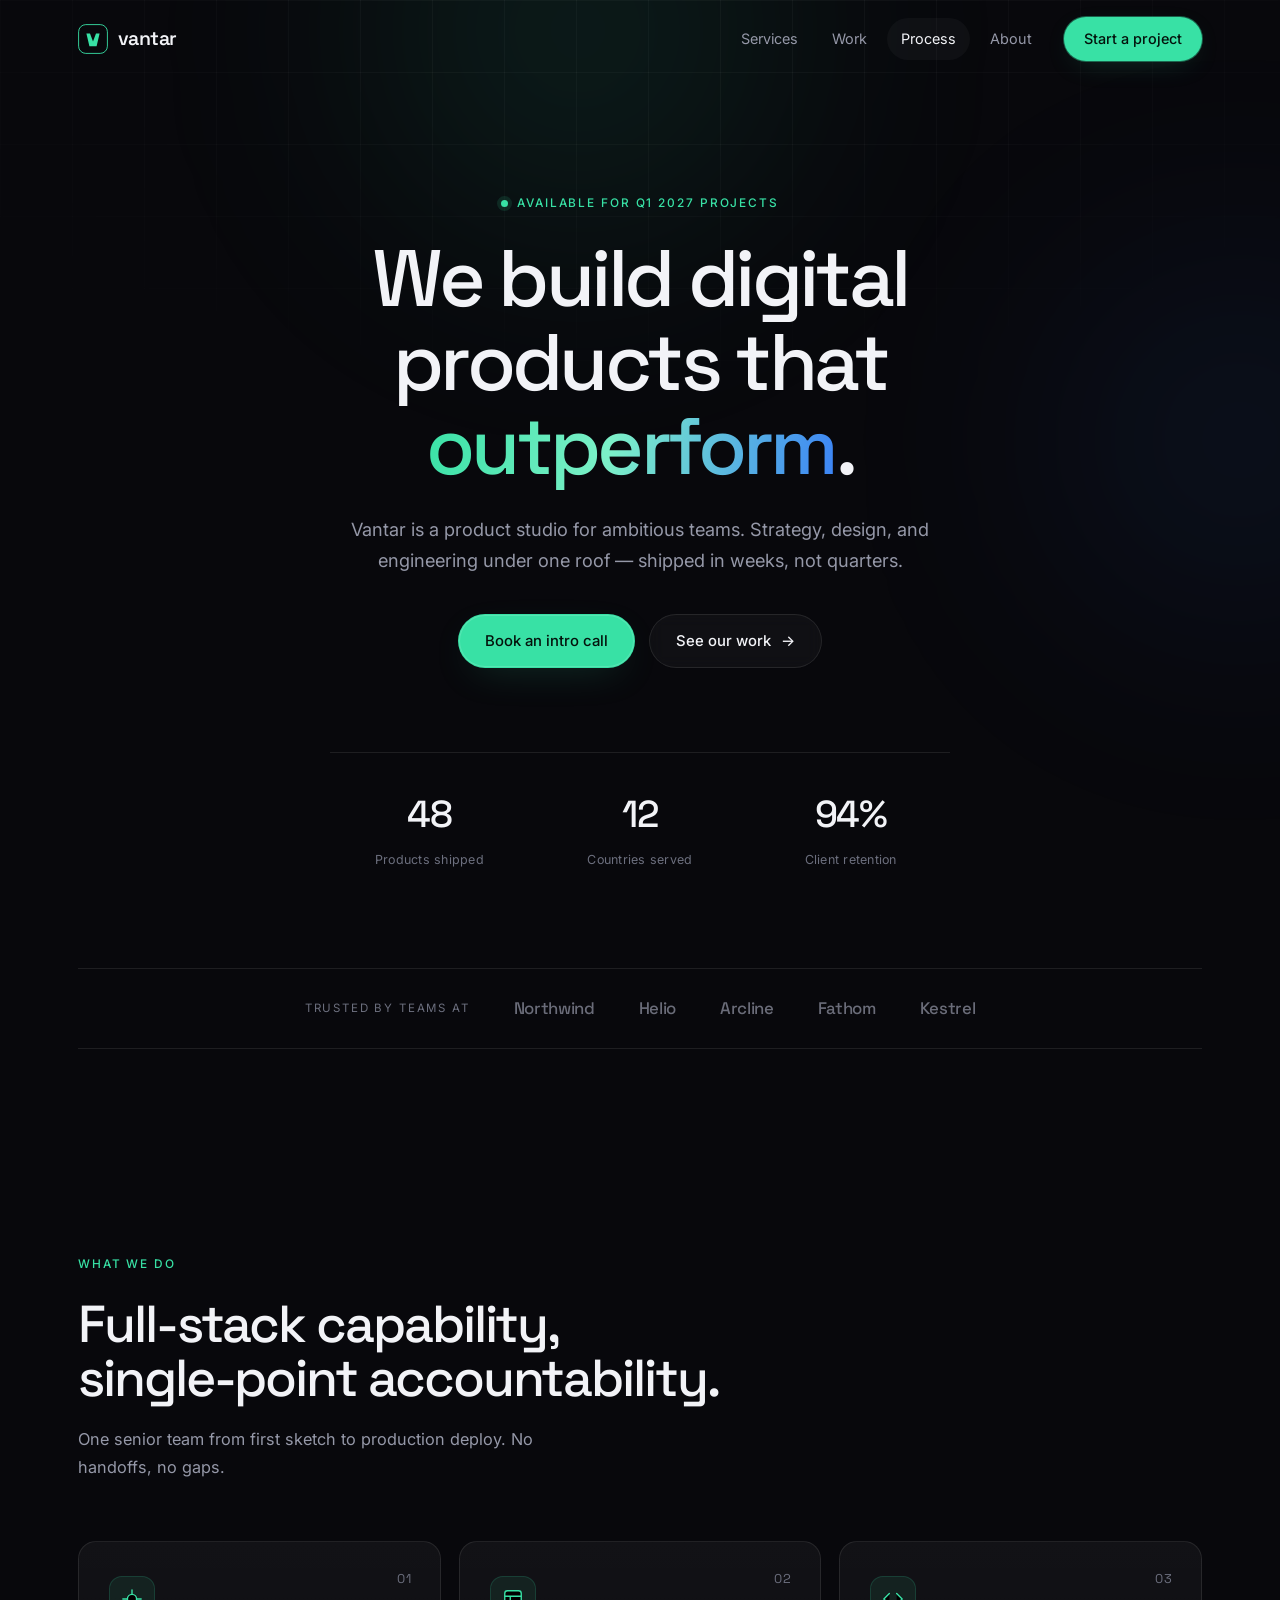
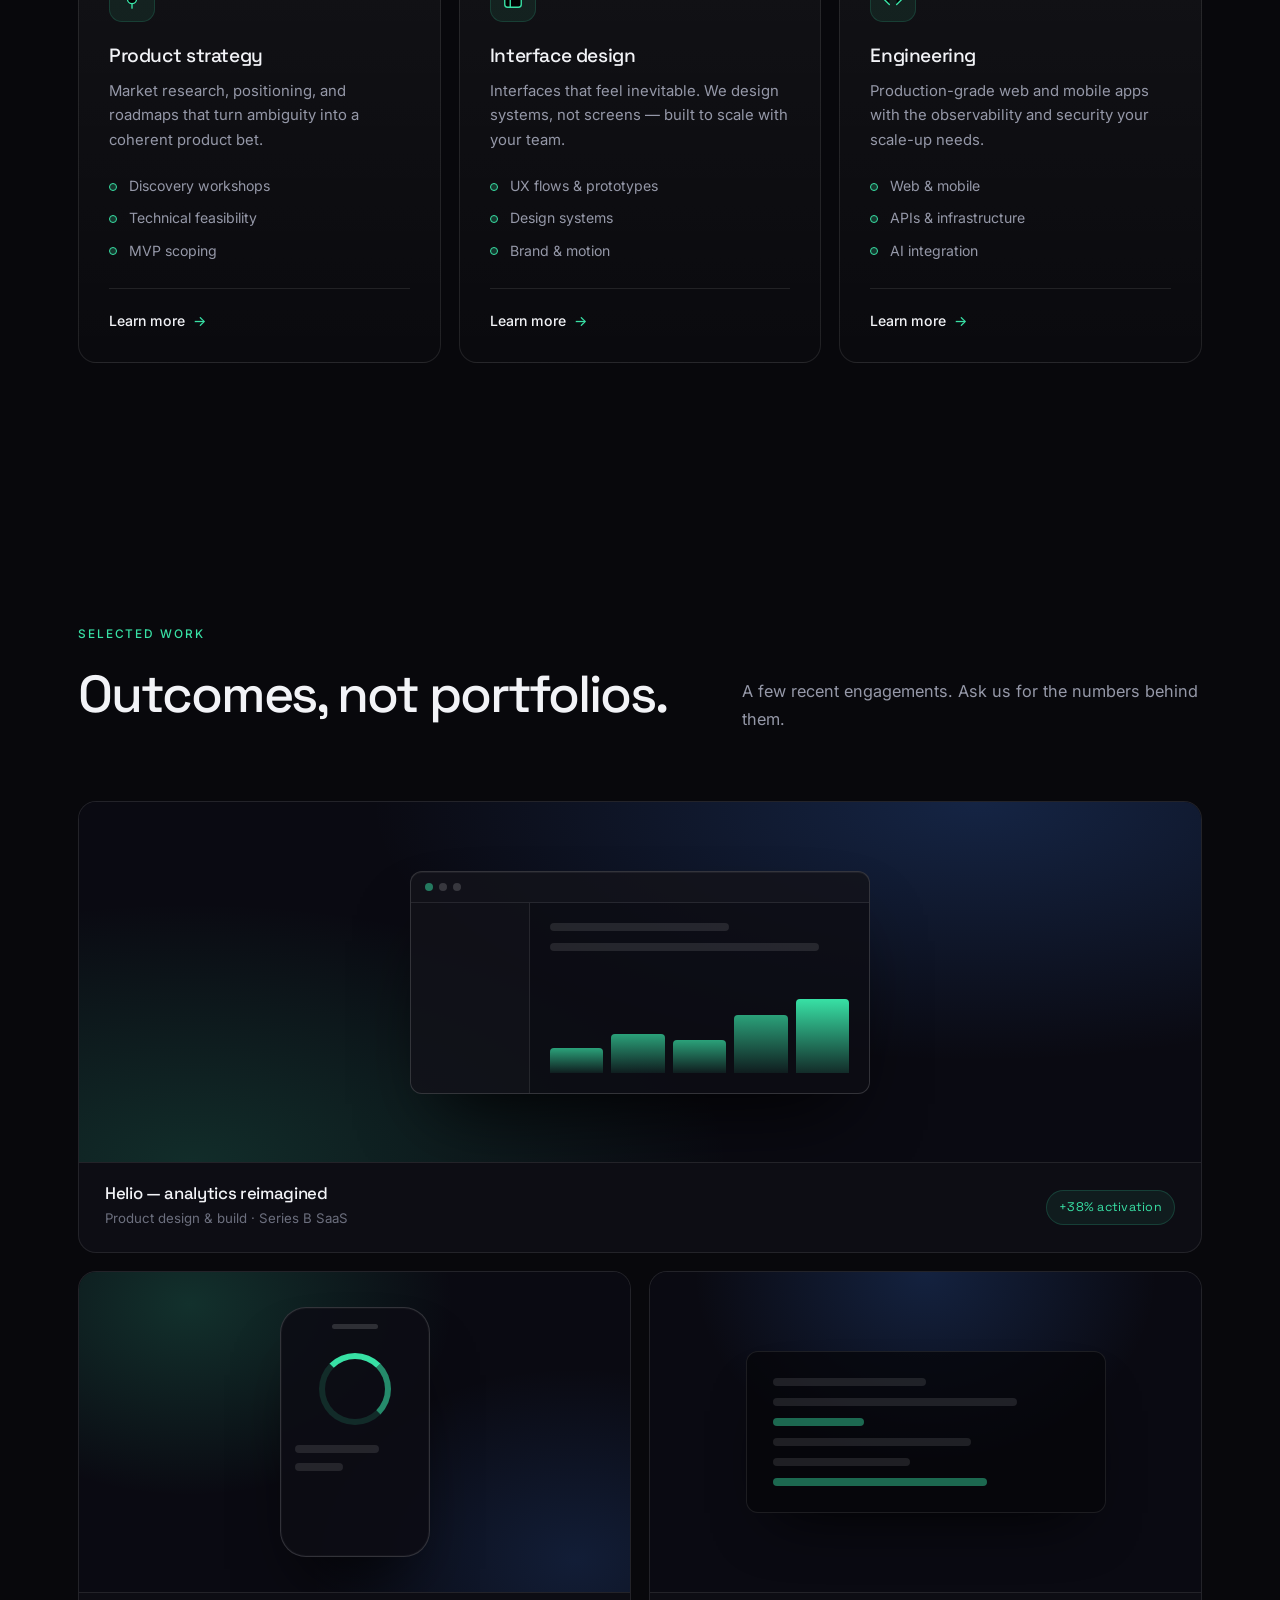
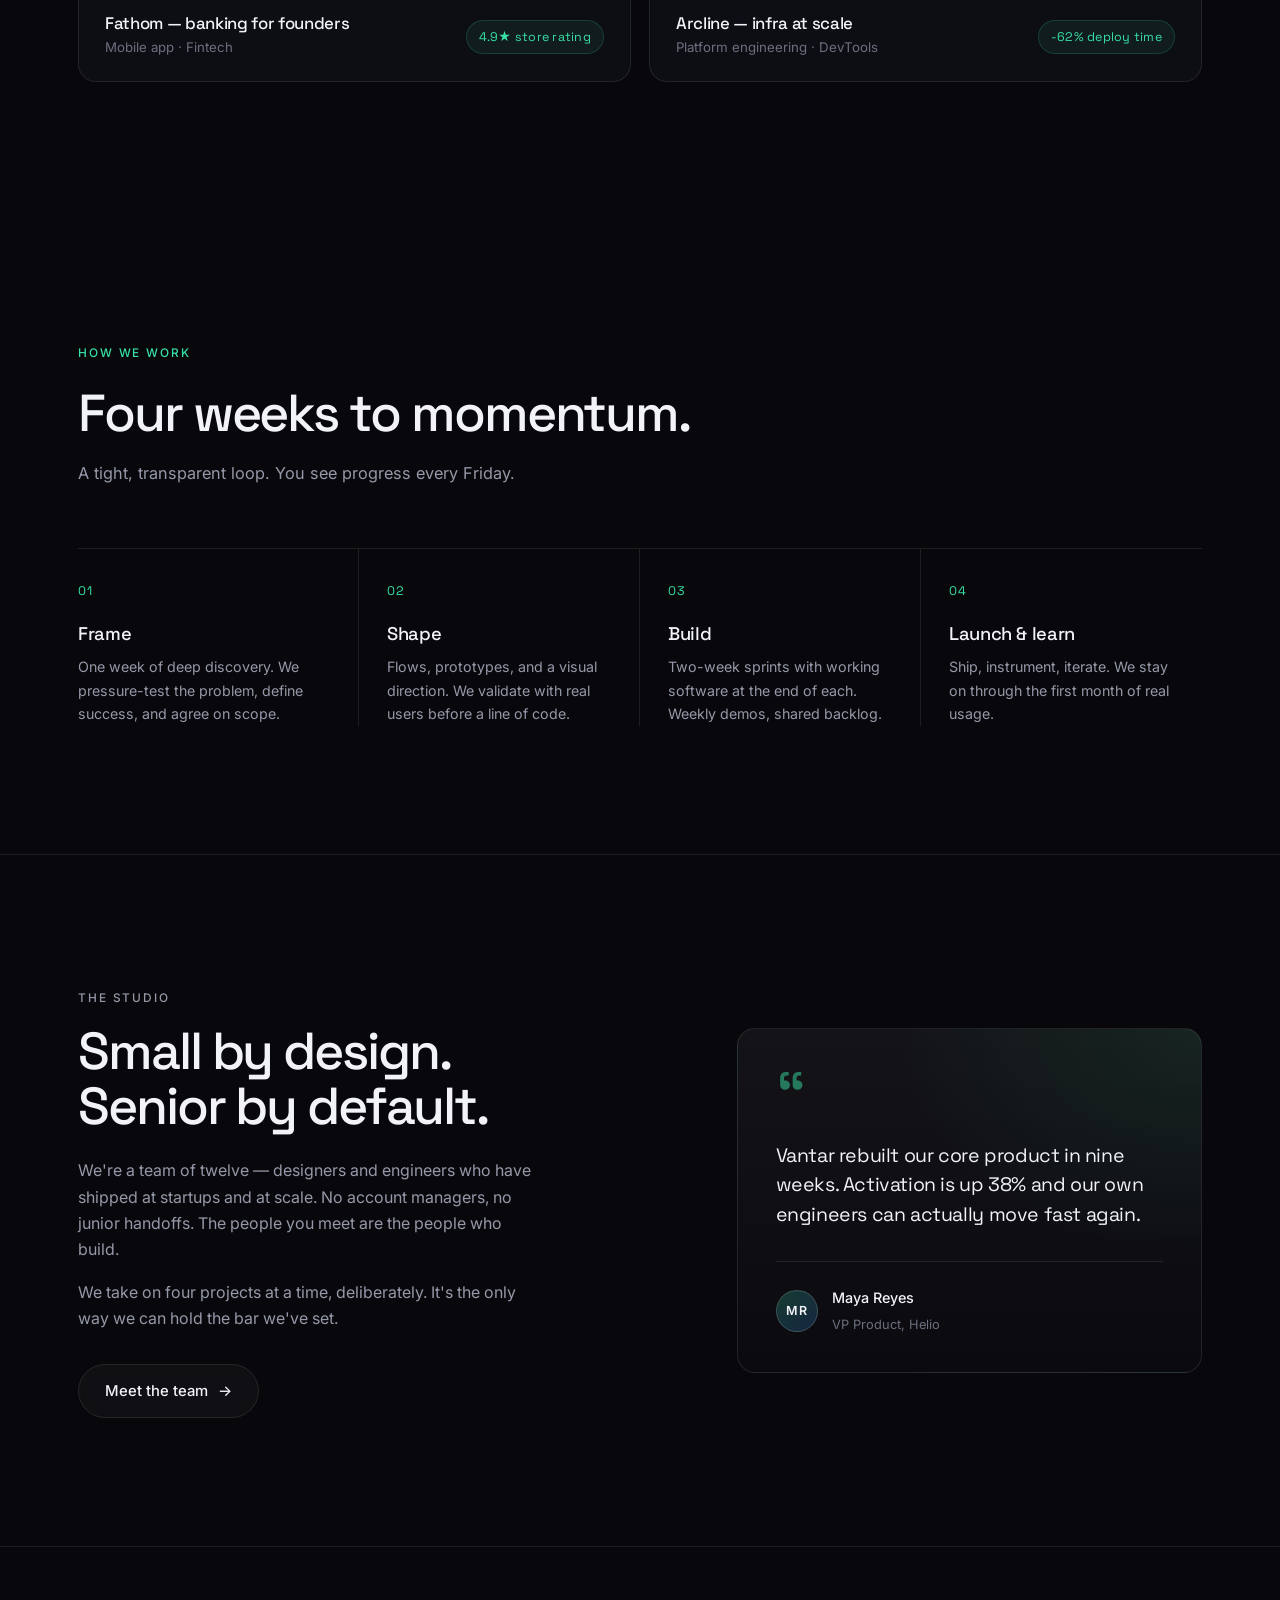
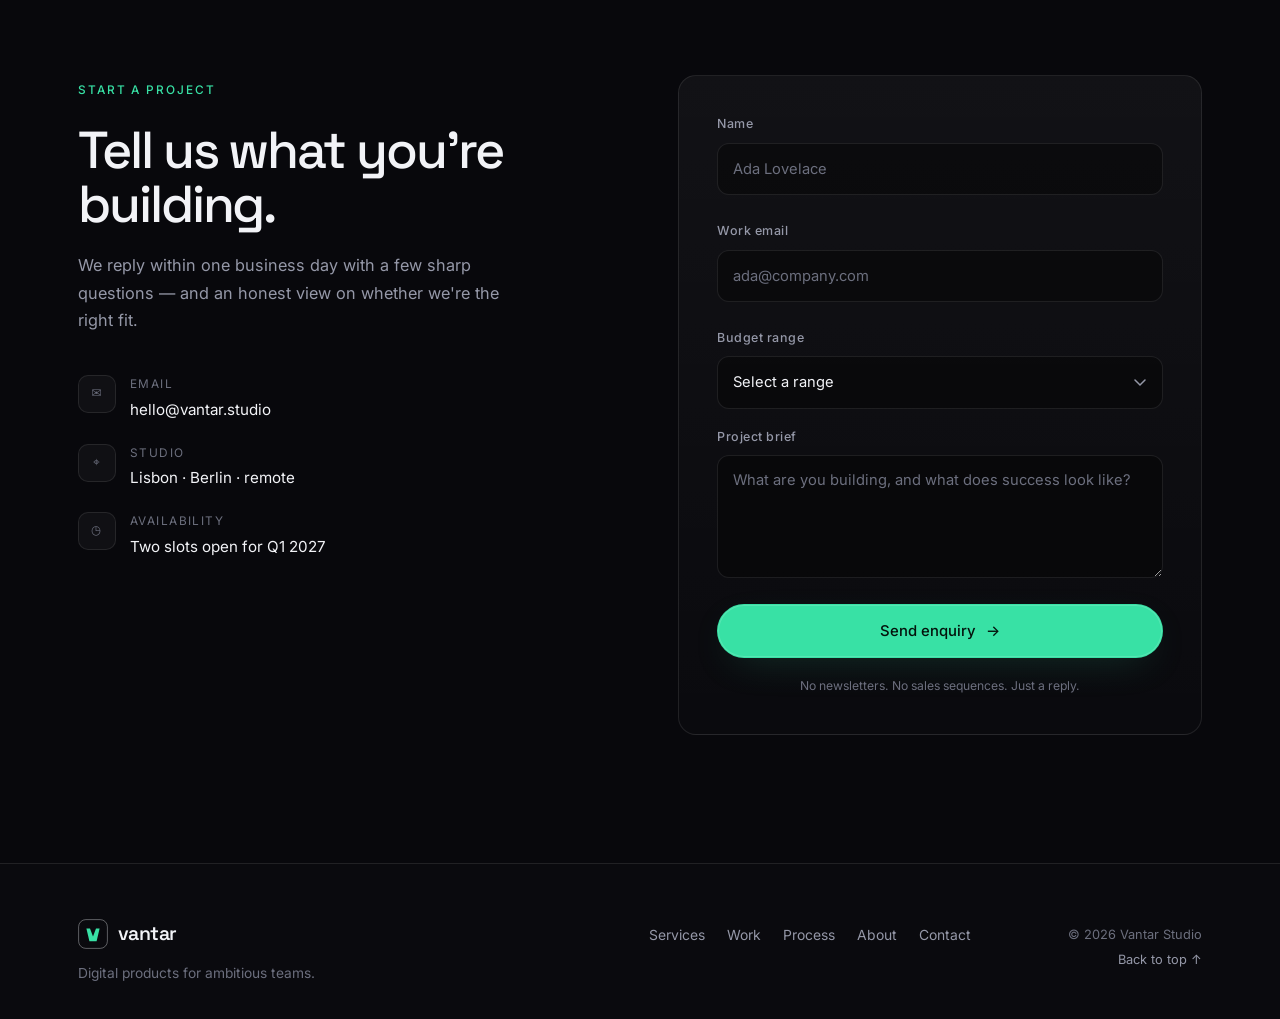
==== index.html @ e3eb975e "Build Vantar studio site" ====
<!DOCTYPE html>
<html lang="en">
<head>
<meta charset="UTF-8" />
<meta name="viewport" content="width=device-width, initial-scale=1.0" />
<title>Vantar — Digital Product Studio</title>
<meta name="description" content="Vantar is a digital product studio designing and building software for ambitious companies." />
<link rel="preconnect" href="https://fonts.googleapis.com" />
<link rel="preconnect" href="https://fonts.gstatic.com" crossorigin />
<link href="https://fonts.googleapis.com/css2?family=Inter:wght@300;400;500;600&family=Space+Grotesk:wght@400;500;600;700&display=swap" rel="stylesheet" />
<link rel="stylesheet" href="styles.css" />
<link rel="icon" href="data:image/svg+xml,<svg xmlns='http://www.w3.org/2000/svg' viewBox='0 0 100 100'><rect width='100' height='100' rx='22' fill='%230b0b10'/><path d='M26 30h12l12 30 12-30h12L58 78H42z' fill='%2338e1a5'/></svg>" />
</head>
<body>
<a class="skip-link" href="#top">Skip to content</a>
<div class="bg-grid" aria-hidden="true"></div>
<div class="glow glow-a" aria-hidden="true"></div>
<div class="glow glow-b" aria-hidden="true"></div>

<header class="site-header" id="header">
  <div class="container header-inner">
    <a class="brand" href="index.html" aria-label="Vantar home">
      <svg class="brand-mark" viewBox="0 0 100 100" aria-hidden="true">
        <rect x="2" y="2" width="96" height="96" rx="24" fill="none" stroke="url(#g1)" stroke-width="3"/>
        <path d="M28 32h12l10 26 10-26h12L62 74H38z" fill="currentColor"/>
        <defs>
          <linearGradient id="g1" x1="0" y1="0" x2="100" y2="100">
            <stop offset="0" stop-color="#38e1a5"/>
            <stop offset="1" stop-color="#3b82f6"/>
          </linearGradient>
        </defs>
      </svg>
      <span>vantar</span>
    </a>

    <nav class="nav" id="nav" aria-label="Main navigation">
      <a href="services.html">Services</a>
      <a href="work.html">Work</a>
      <a href="index.html#process">Process</a>
      <a href="about.html">About</a>
      <a class="nav-cta" href="index.html#contact">Start a project</a>
    </nav>

    <button class="menu-btn" id="menuBtn" aria-label="Toggle menu" aria-expanded="false" aria-controls="nav">
      <span></span><span></span>
    </button>
  </div>
</header>

<main id="top">

  <!-- HERO -->
  <section class="hero">
    <div class="container hero-inner">
      <p class="eyebrow reveal"><span class="dot"></span> Available for Q1 2027 projects</p>
      <h1 class="reveal">We build digital products that <span class="grad">outperform</span>.</h1>
      <p class="lede reveal">Vantar is a product studio for ambitious teams. Strategy, design, and engineering under one roof — shipped in weeks, not quarters.</p>
      <div class="hero-actions reveal">
        <a class="btn btn-primary" href="#contact">Book an intro call</a>
        <a class="btn btn-ghost" href="#work">See our work <span class="arrow">→</span></a>
      </div>

      <div class="hero-metrics reveal">
        <div><strong data-count="48">48</strong><span>Products shipped</span></div>
        <div><strong data-count="12">12</strong><span>Countries served</span></div>
        <div><strong data-count="94" data-suffix="%">94%</strong><span>Client retention</span></div>
      </div>
    </div>

    <div class="container">
      <div class="logo-strip reveal">
        <span class="strip-label">Trusted by teams at</span>
        <div class="logos">
          <span>Northwind</span>
          <span>Helio</span>
          <span>Arcline</span>
          <span>Fathom</span>
          <span>Kestrel</span>
        </div>
      </div>
    </div>
  </section>

  <!-- SERVICES -->
  <section class="section" id="services">
    <div class="container">
      <div class="section-head reveal">
        <p class="eyebrow">What we do</p>
        <h2>Full-stack capability,<br />single-point accountability.</h2>
        <p class="section-sub">One senior team from first sketch to production deploy. No handoffs, no gaps.</p>
      </div>

      <div class="cards">
        <article class="card reveal">
          <span class="card-index">01</span>
          <div class="card-icon">
            <svg viewBox="0 0 24 24" aria-hidden="true"><path d="M12 2v20M2 12h20" stroke="currentColor" stroke-width="1.5" stroke-linecap="round"/><circle cx="12" cy="12" r="5" stroke="currentColor" stroke-width="1.5"/></svg>
          </div>
          <h3>Product strategy</h3>
          <p>Market research, positioning, and roadmaps that turn ambiguity into a coherent product bet.</p>
          <ul>
            <li>Discovery workshops</li>
            <li>Technical feasibility</li>
            <li>MVP scoping</li>
          </ul>
          <a class="card-link" href="#contact">Learn more <span>→</span></a>
        </article>

        <article class="card reveal">
          <span class="card-index">02</span>
          <div class="card-icon">
            <svg viewBox="0 0 24 24" aria-hidden="true"><rect x="3" y="3" width="18" height="18" rx="3" stroke="currentColor" stroke-width="1.5"/><path d="M3 9h18M9 21V9" stroke="currentColor" stroke-width="1.5"/></svg>
          </div>
          <h3>Interface design</h3>
          <p>Interfaces that feel inevitable. We design systems, not screens — built to scale with your team.</p>
          <ul>
            <li>UX flows &amp; prototypes</li>
            <li>Design systems</li>
            <li>Brand &amp; motion</li>
          </ul>
          <a class="card-link" href="#contact">Learn more <span>→</span></a>
        </article>

        <article class="card reveal">
          <span class="card-index">03</span>
          <div class="card-icon">
            <svg viewBox="0 0 24 24" aria-hidden="true"><path d="M8 6 2 12l6 6M16 6l6 6-6 6" stroke="currentColor" stroke-width="1.5" stroke-linecap="round" stroke-linejoin="round"/></svg>
          </div>
          <h3>Engineering</h3>
          <p>Production-grade web and mobile apps with the observability and security your scale-up needs.</p>
          <ul>
            <li>Web &amp; mobile</li>
            <li>APIs &amp; infrastructure</li>
            <li>AI integration</li>
          </ul>
          <a class="card-link" href="#contact">Learn more <span>→</span></a>
        </article>
      </div>
    </div>
  </section>

  <!-- WORK -->
  <section class="section" id="work">
    <div class="container">
      <div class="section-head row reveal">
        <div>
          <p class="eyebrow">Selected work</p>
          <h2>Outcomes, not portfolios.</h2>
        </div>
        <p class="section-sub">A few recent engagements. Ask us for the numbers behind them.</p>
      </div>

      <div class="work-grid">
        <a class="work work-lg reveal" href="#contact">
          <div class="work-visual visual-a" aria-hidden="true">
            <div class="mock-window">
              <div class="mock-bar"><i></i><i></i><i></i></div>
              <div class="mock-body">
                <div class="mock-side"></div>
                <div class="mock-main">
                  <div class="mock-line w60"></div>
                  <div class="mock-line w90"></div>
                  <div class="mock-chart"><span></span><span></span><span></span><span></span><span></span></div>
                </div>
              </div>
            </div>
          </div>
          <div class="work-meta">
            <div>
              <h3>Helio — analytics reimagined</h3>
              <p>Product design &amp; build · Series B SaaS</p>
            </div>
            <span class="work-stat">+38% activation</span>
          </div>
        </a>

        <a class="work reveal" href="#contact">
          <div class="work-visual visual-b" aria-hidden="true">
            <div class="phone">
              <div class="phone-notch"></div>
              <div class="phone-content">
                <div class="ring"></div>
                <div class="mock-line w70"></div>
                <div class="mock-line w40"></div>
              </div>
            </div>
          </div>
          <div class="work-meta">
            <div>
              <h3>Fathom — banking for founders</h3>
              <p>Mobile app · Fintech</p>
            </div>
            <span class="work-stat">4.9★ store rating</span>
          </div>
        </a>

        <a class="work reveal" href="#contact">
          <div class="work-visual visual-c" aria-hidden="true">
            <div class="mock-terminal">
              <div class="mock-line w50"></div>
              <div class="mock-line w80"></div>
              <div class="mock-line w30 accent"></div>
              <div class="mock-line w65"></div>
              <div class="mock-line w45"></div>
              <div class="mock-line w70 accent"></div>
            </div>
          </div>
          <div class="work-meta">
            <div>
              <h3>Arcline — infra at scale</h3>
              <p>Platform engineering · DevTools</p>
            </div>
            <span class="work-stat">-62% deploy time</span>
          </div>
        </a>
      </div>
    </div>
  </section>

  <!-- PROCESS -->
  <section class="section" id="process">
    <div class="container">
      <div class="section-head reveal">
        <p class="eyebrow">How we work</p>
        <h2>Four weeks to momentum.</h2>
        <p class="section-sub">A tight, transparent loop. You see progress every Friday.</p>
      </div>

      <ol class="steps">
        <li class="step reveal">
          <span class="step-num">01</span>
          <div>
            <h3>Frame</h3>
            <p>One week of deep discovery. We pressure-test the problem, define success, and agree on scope.</p>
          </div>
        </li>
        <li class="step reveal">
          <span class="step-num">02</span>
          <div>
            <h3>Shape</h3>
            <p>Flows, prototypes, and a visual direction. We validate with real users before a line of code.</p>
          </div>
        </li>
        <li class="step reveal">
          <span class="step-num">03</span>
          <div>
            <h3>Build</h3>
            <p>Two-week sprints with working software at the end of each. Weekly demos, shared backlog.</p>
          </div>
        </li>
        <li class="step reveal">
          <span class="step-num">04</span>
          <div>
            <h3>Launch &amp; learn</h3>
            <p>Ship, instrument, iterate. We stay on through the first month of real usage.</p>
          </div>
        </li>
      </ol>
    </div>
  </section>

  <!-- ABOUT / QUOTE -->
  <section class="section about" id="about">
    <div class="container about-inner">
      <div class="about-copy reveal">
        <p class="eyebrow">The studio</p>
        <h2>Small by design.<br />Senior by default.</h2>
        <p>We're a team of twelve — designers and engineers who have shipped at startups and at scale. No account managers, no junior handoffs. The people you meet are the people who build.</p>
        <p>We take on four projects at a time, deliberately. It's the only way we can hold the bar we've set.</p>
        <a class="btn btn-ghost" href="#contact">Meet the team <span class="arrow">→</span></a>
      </div>

      <div class="quote-card reveal">
        <div class="quote-mark" aria-hidden="true">“</div>
        <blockquote>Vantar rebuilt our core product in nine weeks. Activation is up 38% and our own engineers can actually move fast again.</blockquote>
        <div class="quote-author">
          <div class="avatar" aria-hidden="true">MR</div>
          <div>
            <strong>Maya Reyes</strong>
            <span>VP Product, Helio</span>
          </div>
        </div>
      </div>
    </div>
  </section>

  <!-- CTA + CONTACT -->
  <section class="section contact" id="contact">
    <div class="container contact-inner">
      <div class="contact-copy reveal">
        <p class="eyebrow">Start a project</p>
        <h2>Tell us what you're building.</h2>
        <p class="section-sub">We reply within one business day with a few sharp questions — and an honest view on whether we're the right fit.</p>

        <ul class="contact-list">
          <li>
            <span class="ci" aria-hidden="true">✉</span>
            <div><span>Email</span><a href="mailto:hello@vantar.studio">hello@vantar.studio</a></div>
          </li>
          <li>
            <span class="ci" aria-hidden="true">⌖</span>
            <div><span>Studio</span><p>Lisbon · Berlin · remote</p></div>
          </li>
          <li>
            <span class="ci" aria-hidden="true">◷</span>
            <div><span>Availability</span><p>Two slots open for Q1 2027</p></div>
          </li>
        </ul>
      </div>

      <form class="contact-form reveal" id="contactForm" novalidate>
        <div class="field">
          <label for="name">Name</label>
          <input id="name" name="name" type="text" placeholder="Ada Lovelace" autocomplete="name" required />
          <span class="error" data-error-for="name"></span>
        </div>
        <div class="field">
          <label for="email">Work email</label>
          <input id="email" name="email" type="email" placeholder="ada@company.com" autocomplete="email" required />
          <span class="error" data-error-for="email"></span>
        </div>
        <div class="field">
          <label for="budget">Budget range</label>
          <select id="budget" name="budget">
            <option value="">Select a range</option>
            <option>€25k – €50k</option>
            <option>€50k – €100k</option>
            <option>€100k – €250k</option>
            <option>€250k+</option>
          </select>
        </div>
        <div class="field">
          <label for="message">Project brief</label>
          <textarea id="message" name="message" rows="4" placeholder="What are you building, and what does success look like?" required></textarea>
          <span class="error" data-error-for="message"></span>
        </div>
        <button class="btn btn-primary btn-block" type="submit">Send enquiry <span class="arrow">→</span></button>
        <p class="form-note">No newsletters. No sales sequences. Just a reply.</p>
        <div class="form-success" id="formSuccess" role="status" hidden>
          <strong>Message sent.</strong> We'll be in touch within one business day.
        </div>
      </form>
    </div>
  </section>
</main>

<footer class="site-footer">
  <div class="container footer-inner">
    <div class="footer-brand">
      <a class="brand" href="index.html">
        <svg class="brand-mark" viewBox="0 0 100 100" aria-hidden="true">
          <rect x="2" y="2" width="96" height="96" rx="24" fill="none" stroke="currentColor" stroke-width="3" opacity=".4"/>
          <path d="M28 32h12l10 26 10-26h12L62 74H38z" fill="currentColor"/>
        </svg>
        <span>vantar</span>
      </a>
      <p>Digital products for ambitious teams.</p>
    </div>
    <nav class="footer-nav" aria-label="Footer">
      <a href="services.html">Services</a>
      <a href="work.html">Work</a>
      <a href="index.html#process">Process</a>
      <a href="about.html">About</a>
      <a href="index.html#contact">Contact</a>
    </nav>
    <div class="footer-meta">
      <p>© <span id="year">2026</span> Vantar Studio</p>
      <p><a href="#top">Back to top ↑</a></p>
    </div>
  </div>
</footer>

<script src="script.js"></script>
</body>
</html>
---- styles.css ----
/* ============================================================
   Vantar — dark, sleek business site
   ============================================================ */

:root {
  --bg: #08080c;
  --bg-soft: #0d0d14;
  --surface: rgba(255, 255, 255, 0.035);
  --surface-hover: rgba(255, 255, 255, 0.06);
  --border: rgba(255, 255, 255, 0.09);
  --border-strong: rgba(255, 255, 255, 0.16);
  --text: #f2f3f7;
  --muted: #9598a8;
  --muted-dim: #6c6f7e;
  --accent: #38e1a5;
  --accent-2: #3b82f6;
  --accent-glow: rgba(56, 225, 165, 0.25);
  --radius: 18px;
  --radius-sm: 12px;
  --max: 1180px;
  --font-display: "Space Grotesk", "Inter", system-ui, sans-serif;
  --font-body: "Inter", system-ui, -apple-system, sans-serif;
  --ease: cubic-bezier(0.22, 1, 0.36, 1);
}

* { box-sizing: border-box; margin: 0; padding: 0; }

html {
  scroll-behavior: smooth;
  scroll-padding-top: 90px;
  -webkit-text-size-adjust: 100%;
}

body {
  background: var(--bg);
  color: var(--text);
  font-family: var(--font-body);
  font-size: 16px;
  line-height: 1.65;
  -webkit-font-smoothing: antialiased;
  overflow-x: hidden;
  position: relative;
}

::selection { background: var(--accent); color: #04120c; }

.skip-link {
  position: fixed;
  top: -100px;
  left: 20px;
  z-index: 100;
  padding: 12px 20px;
  border-radius: 10px;
  background: var(--accent);
  color: #04120c;
  font-size: 0.9rem;
  font-weight: 500;
  transition: top 0.2s var(--ease);
}
.skip-link:focus { top: 16px; }

a:focus-visible, button:focus-visible, summary:focus-visible {
  outline: 2px solid var(--accent);
  outline-offset: 3px;
  border-radius: 6px;
}



img, svg { display: block; max-width: 100%; }
a { color: inherit; text-decoration: none; }
button, input, textarea, select { font: inherit; color: inherit; }
ul, ol { list-style: none; }

/* ---------- Ambient background ---------- */
.bg-grid {
  position: fixed;
  inset: 0;
  z-index: 0;
  pointer-events: none;
  background-image:
    linear-gradient(rgba(255, 255, 255, 0.035) 1px, transparent 1px),
    linear-gradient(90deg, rgba(255, 255, 255, 0.035) 1px, transparent 1px);
  background-size: 72px 72px;
  mask-image: radial-gradient(ellipse 90% 60% at 50% 0%, #000 20%, transparent 78%);
  -webkit-mask-image: radial-gradient(ellipse 90% 60% at 50% 0%, #000 20%, transparent 78%);
}

.glow {
  position: fixed;
  z-index: 0;
  border-radius: 50%;
  filter: blur(120px);
  pointer-events: none;
  opacity: 0.55;
}
.glow-a {
  width: 620px; height: 620px;
  top: -280px; left: 50%;
  transform: translateX(-60%);
  background: radial-gradient(circle, rgba(56, 225, 165, 0.28), transparent 68%);
}
.glow-b {
  width: 560px; height: 560px;
  top: 160px; right: -240px;
  background: radial-gradient(circle, rgba(59, 130, 246, 0.22), transparent 70%);
}

main, .site-footer { position: relative; z-index: 1; }

/* ---------- Layout ---------- */
.container {
  width: 100%;
  max-width: var(--max);
  margin-inline: auto;
  padding-inline: 28px;
}

.section {
  padding: clamp(72px, 10vw, 132px) 0;
  position: relative;
}

/* ---------- Typography ---------- */
h1, h2, h3, h4 {
  font-family: var(--font-display);
  font-weight: 500;
  letter-spacing: -0.03em;
  line-height: 1.05;
}

h1 {
  font-size: clamp(2.7rem, 6.4vw, 5rem);
  font-weight: 500;
  letter-spacing: -0.045em;
}

h2 {
  font-size: clamp(2rem, 4.2vw, 3.25rem);
  letter-spacing: -0.04em;
}

h3 { font-size: 1.2rem; letter-spacing: -0.02em; }

.grad {
  background: linear-gradient(100deg, var(--accent) 0%, #7cf0c8 45%, var(--accent-2) 100%);
  -webkit-background-clip: text;
  background-clip: text;
  color: transparent;
}

.eyebrow {
  display: inline-flex;
  align-items: center;
  gap: 9px;
  font-size: 0.74rem;
  font-weight: 500;
  letter-spacing: 0.16em;
  text-transform: uppercase;
  color: var(--accent);
  margin-bottom: 22px;
}

.eyebrow .dot {
  width: 7px; height: 7px;
  border-radius: 50%;
  background: var(--accent);
  box-shadow: 0 0 0 4px rgba(56, 225, 165, 0.12);
  animation: pulse 2.6s ease-in-out infinite;
}

@keyframes pulse {
  0%, 100% { box-shadow: 0 0 0 4px rgba(56, 225, 165, 0.12); }
  50% { box-shadow: 0 0 0 8px rgba(56, 225, 165, 0.02); }
}

.section-sub {
  color: var(--muted);
  font-size: 1.02rem;
  max-width: 46ch;
  line-height: 1.7;
}

/* ---------- Header ---------- */
.site-header {
  position: sticky;
  top: 0;
  z-index: 50;
  transition: background 0.35s var(--ease), border-color 0.35s var(--ease), backdrop-filter 0.35s;
  border-bottom: 1px solid transparent;
}
.site-header.scrolled {
  background: rgba(8, 8, 12, 0.72);
  backdrop-filter: blur(18px) saturate(160%);
  -webkit-backdrop-filter: blur(18px) saturate(160%);
  border-bottom-color: var(--border);
}

.header-inner {
  display: flex;
  align-items: center;
  justify-content: space-between;
  height: 78px;
  gap: 24px;
}

.brand {
  display: inline-flex;
  align-items: center;
  gap: 10px;
  font-family: var(--font-display);
  font-size: 1.22rem;
  font-weight: 600;
  letter-spacing: -0.03em;
  z-index: 2;
}
.brand-mark { width: 30px; height: 30px; color: var(--text); }
.brand-mark path { color: var(--accent); }

.nav {
  display: flex;
  align-items: center;
  gap: 6px;
}
.nav a {
  padding: 9px 14px;
  font-size: 0.9rem;
  color: var(--muted);
  border-radius: 999px;
  transition: color 0.2s, background 0.2s;
}
.nav a:hover { color: var(--text); background: var(--surface); }
.nav a.active { color: var(--text); background: var(--surface); }

.nav .nav-cta {
  margin-left: 12px;
  padding: 10px 20px;
  color: #04120c;
  font-weight: 500;
  background: var(--accent);
  box-shadow: 0 0 0 1px rgba(56, 225, 165, 0.4), 0 8px 30px -12px var(--accent-glow);
}
.nav .nav-cta:hover {
  background: #4ff0b6;
  color: #04120c;
  transform: translateY(-1px);
}

.menu-btn {
  display: none;
  width: 44px; height: 44px;
  background: var(--surface);
  border: 1px solid var(--border);
  border-radius: 12px;
  cursor: pointer;
  position: relative;
}
.menu-btn span {
  position: absolute;
  left: 50%; top: 50%;
  width: 18px; height: 1.5px;
  background: var(--text);
  border-radius: 2px;
  transition: transform 0.3s var(--ease), opacity 0.2s;
}
.menu-btn span:first-child { transform: translate(-50%, -4px); }
.menu-btn span:last-child { transform: translate(-50%, 4px); }
.menu-btn[aria-expanded="true"] span:first-child { transform: translate(-50%, 0) rotate(45deg); }
.menu-btn[aria-expanded="true"] span:last-child { transform: translate(-50%, 0) rotate(-45deg); }

/* ---------- Buttons ---------- */
.btn {
  display: inline-flex;
  align-items: center;
  justify-content: center;
  gap: 10px;
  padding: 14px 26px;
  border-radius: 999px;
  font-size: 0.93rem;
  font-weight: 500;
  border: 1px solid transparent;
  cursor: pointer;
  transition: transform 0.25s var(--ease), background 0.25s, border-color 0.25s, box-shadow 0.25s;
  white-space: nowrap;
}
.btn .arrow { transition: transform 0.3s var(--ease); }
.btn:hover .arrow { transform: translateX(4px); }

.btn-primary {
  color: #04120c;
  background: var(--accent);
  box-shadow: 0 12px 40px -16px var(--accent-glow), inset 0 0 0 1px rgba(255, 255, 255, 0.15);
}
.btn-primary:hover {
  background: #4ff0b6;
  transform: translateY(-2px);
  box-shadow: 0 18px 48px -16px rgba(56, 225, 165, 0.45);
}

.btn-ghost {
  color: var(--text);
  background: var(--surface);
  border-color: var(--border);
  backdrop-filter: blur(8px);
}
.btn-ghost:hover {
  background: var(--surface-hover);
  border-color: var(--border-strong);
  transform: translateY(-2px);
}

.btn-block { width: 100%; }

/* ---------- Hero ---------- */
.hero {
  padding: clamp(64px, 9vw, 118px) 0 clamp(40px, 6vw, 72px);
  position: relative;
}

.hero-inner {
  max-width: 900px;
  text-align: center;
  display: flex;
  flex-direction: column;
  align-items: center;
}

.hero h1 { max-width: 15ch; }

.hero .lede {
  margin-top: 26px;
  max-width: 56ch;
  color: var(--muted);
  font-size: clamp(1rem, 1.5vw, 1.14rem);
  line-height: 1.7;
}

.hero-actions {
  margin-top: 38px;
  display: flex;
  flex-wrap: wrap;
  gap: 14px;
  justify-content: center;
}

.hero-metrics {
  margin-top: clamp(56px, 7vw, 84px);
  display: grid;
  grid-template-columns: repeat(3, 1fr);
  gap: 12px;
  width: 100%;
  max-width: 620px;
  padding-top: 30px;
  border-top: 1px solid var(--border);
}
.hero-metrics div { text-align: center; }
.hero-metrics strong {
  display: block;
  font-family: var(--font-display);
  font-size: clamp(1.7rem, 3.4vw, 2.35rem);
  font-weight: 500;
  letter-spacing: -0.04em;
  color: var(--text);
}
.hero-metrics span {
  font-size: 0.78rem;
  color: var(--muted-dim);
  letter-spacing: 0.02em;
}

/* ---------- Logo strip ---------- */
.logo-strip {
  margin-top: clamp(56px, 8vw, 96px);
  padding: 26px 0;
  border-top: 1px solid var(--border);
  border-bottom: 1px solid var(--border);
  display: flex;
  flex-wrap: wrap;
  align-items: center;
  justify-content: center;
  gap: 20px 44px;
}
.strip-label {
  font-size: 0.72rem;
  letter-spacing: 0.16em;
  text-transform: uppercase;
  color: var(--muted-dim);
}
.logos {
  display: flex;
  flex-wrap: wrap;
  gap: 18px 44px;
  align-items: center;
  justify-content: center;
}
.logos span {
  font-family: var(--font-display);
  font-size: 1.05rem;
  font-weight: 500;
  letter-spacing: -0.02em;
  color: var(--muted);
  opacity: 0.7;
  transition: opacity 0.25s, color 0.25s;
}
.logos span:hover { opacity: 1; color: var(--text); }

/* ---------- Section head ---------- */
.section-head { margin-bottom: clamp(40px, 5vw, 60px); max-width: 720px; }
.section-head h2 { margin-bottom: 20px; }
.section-head.row {
  display: flex;
  align-items: flex-end;
  justify-content: space-between;
  gap: 32px;
  max-width: none;
}
.section-head.row .section-sub { padding-bottom: 8px; }

/* ---------- Cards ---------- */
.cards {
  display: grid;
  grid-template-columns: repeat(3, 1fr);
  gap: 18px;
}

.card {
  position: relative;
  padding: 34px 30px 30px;
  border-radius: var(--radius);
  border: 1px solid var(--border);
  background: linear-gradient(180deg, rgba(255, 255, 255, 0.045), rgba(255, 255, 255, 0.012));
  overflow: hidden;
  transition: transform 0.4s var(--ease), border-color 0.4s, background 0.4s;
  display: flex;
  flex-direction: column;
}
.card::before {
  content: "";
  position: absolute;
  inset: 0;
  background: radial-gradient(400px circle at var(--mx, 50%) var(--my, 0%), rgba(56, 225, 165, 0.09), transparent 60%);
  opacity: 0;
  transition: opacity 0.4s;
  pointer-events: none;
}
.card:hover { transform: translateY(-5px); border-color: var(--border-strong); }
.card:hover::before { opacity: 1; }

.card-index {
  position: absolute;
  top: 26px; right: 28px;
  font-family: var(--font-display);
  font-size: 0.8rem;
  color: var(--muted-dim);
  letter-spacing: 0.08em;
}

.card-icon {
  width: 46px; height: 46px;
  display: grid;
  place-items: center;
  border-radius: 13px;
  background: rgba(56, 225, 165, 0.08);
  border: 1px solid rgba(56, 225, 165, 0.16);
  color: var(--accent);
  margin-bottom: 24px;
}
.card-icon svg { width: 22px; height: 22px; }

.card h3 { margin-bottom: 12px; }
.card > p { color: var(--muted); font-size: 0.93rem; line-height: 1.65; }

.card ul {
  margin: 22px 0 26px;
  display: flex;
  flex-direction: column;
  gap: 9px;
  flex: 1;
}
.card ul li {
  position: relative;
  padding-left: 20px;
  font-size: 0.88rem;
  color: var(--muted);
}
.card ul li::before {
  content: "";
  position: absolute;
  left: 0; top: 0.62em;
  width: 6px; height: 6px;
  border-radius: 50%;
  border: 1px solid var(--accent);
  background: rgba(56, 225, 165, 0.2);
}

.card-link {
  display: inline-flex;
  align-items: center;
  gap: 8px;
  font-size: 0.88rem;
  font-weight: 500;
  color: var(--text);
  padding-top: 20px;
  border-top: 1px solid var(--border);
}
.card-link span { color: var(--accent); transition: transform 0.3s var(--ease); }
.card-link:hover span { transform: translateX(4px); }

/* ---------- Work ---------- */
.work-grid {
  display: grid;
  grid-template-columns: 1fr 1fr;
  gap: 18px;
}
.work-lg { grid-column: span 2; }

.work {
  display: block;
  border-radius: var(--radius);
  border: 1px solid var(--border);
  overflow: hidden;
  background: var(--bg-soft);
  transition: border-color 0.35s, transform 0.45s var(--ease);
}
.work:hover { border-color: var(--border-strong); transform: translateY(-4px); }

.work-visual {
  position: relative;
  height: 320px;
  overflow: hidden;
  display: grid;
  place-items: center;
  padding: 28px;
}
.work-lg .work-visual { height: 360px; }

.visual-a {
  background:
    radial-gradient(90% 120% at 80% 0%, rgba(59, 130, 246, 0.22), transparent 60%),
    radial-gradient(80% 120% at 10% 100%, rgba(56, 225, 165, 0.16), transparent 60%),
    #0a0a12;
}
.visual-b {
  background:
    radial-gradient(80% 100% at 20% 10%, rgba(56, 225, 165, 0.18), transparent 60%),
    radial-gradient(80% 100% at 90% 90%, rgba(59, 130, 246, 0.16), transparent 60%),
    #0a0a12;
}
.visual-c {
  background:
    radial-gradient(70% 100% at 50% 0%, rgba(59, 130, 246, 0.2), transparent 60%),
    #0a0a12;
}

/* browser mock */
.mock-window {
  width: min(78%, 460px);
  border-radius: 12px;
  border: 1px solid var(--border-strong);
  background: rgba(13, 13, 20, 0.85);
  box-shadow: 0 40px 80px -30px rgba(0, 0, 0, 0.9), inset 0 1px 0 rgba(255, 255, 255, 0.06);
  overflow: hidden;
  transition: transform 0.6s var(--ease);
}
.work:hover .mock-window { transform: translateY(-6px) scale(1.015); }
.mock-bar {
  display: flex;
  gap: 6px;
  padding: 11px 14px;
  border-bottom: 1px solid var(--border);
  background: rgba(255, 255, 255, 0.02);
}
.mock-bar i {
  width: 8px; height: 8px;
  border-radius: 50%;
  background: rgba(255, 255, 255, 0.16);
}
.mock-bar i:first-child { background: rgba(56, 225, 165, 0.5); }
.mock-body { display: flex; height: 190px; }
.mock-side {
  width: 26%;
  border-right: 1px solid var(--border);
  background: rgba(255, 255, 255, 0.015);
}
.mock-main { flex: 1; padding: 20px; display: flex; flex-direction: column; gap: 12px; }

.mock-line {
  height: 8px;
  border-radius: 4px;
  background: rgba(255, 255, 255, 0.1);
}
.mock-line.w30 { width: 30%; }
.mock-line.w40 { width: 40%; }
.mock-line.w45 { width: 45%; }
.mock-line.w50 { width: 50%; }
.mock-line.w60 { width: 60%; }
.mock-line.w65 { width: 65%; }
.mock-line.w70 { width: 70%; }
.mock-line.w80 { width: 80%; }
.mock-line.w90 { width: 90%; }
.mock-line.accent { background: rgba(56, 225, 165, 0.45); }

.mock-chart {
  margin-top: auto;
  display: flex;
  align-items: flex-end;
  gap: 8px;
  height: 74px;
}
.mock-chart span {
  flex: 1;
  border-radius: 4px 4px 0 0;
  background: linear-gradient(180deg, rgba(56, 225, 165, 0.7), rgba(56, 225, 165, 0.08));
}
.mock-chart span:nth-child(1) { height: 34%; }
.mock-chart span:nth-child(2) { height: 52%; }
.mock-chart span:nth-child(3) { height: 44%; }
.mock-chart span:nth-child(4) { height: 78%; }
.mock-chart span:nth-child(5) { height: 100%; background: linear-gradient(180deg, #38e1a5, rgba(56, 225, 165, 0.15)); }

/* phone mock */
.phone {
  width: 150px;
  height: 250px;
  border-radius: 26px;
  border: 1px solid var(--border-strong);
  background: rgba(13, 13, 20, 0.9);
  box-shadow: 0 40px 70px -28px rgba(0, 0, 0, 0.9), inset 0 0 0 1px rgba(255, 255, 255, 0.03);
  position: relative;
  padding: 16px 14px;
  transition: transform 0.6s var(--ease);
}
.work:hover .phone { transform: translateY(-6px) rotate(-2deg); }
.phone-notch {
  width: 46px; height: 5px;
  border-radius: 3px;
  background: rgba(255, 255, 255, 0.14);
  margin: 0 auto 20px;
}
.phone-content { display: flex; flex-direction: column; gap: 10px; }
.ring {
  width: 72px; height: 72px;
  border-radius: 50%;
  margin: 4px auto 10px;
  border: 6px solid rgba(56, 225, 165, 0.15);
  border-top-color: var(--accent);
  border-right-color: rgba(56, 225, 165, 0.6);
}

/* terminal mock */
.mock-terminal {
  width: min(80%, 360px);
  display: flex;
  flex-direction: column;
  gap: 12px;
  padding: 26px;
  border-radius: 12px;
  border: 1px solid var(--border);
  background: rgba(6, 6, 10, 0.75);
  box-shadow: 0 30px 60px -30px rgba(0, 0, 0, 0.9);
  transition: transform 0.6s var(--ease);
}
.work:hover .mock-terminal { transform: translateY(-6px); }

.work-meta {
  display: flex;
  align-items: center;
  justify-content: space-between;
  gap: 20px;
  padding: 22px 26px;
  border-top: 1px solid var(--border);
}
.work-meta h3 { margin-bottom: 5px; font-size: 1.05rem; }
.work-meta p { color: var(--muted-dim); font-size: 0.83rem; }
.work-stat {
  flex-shrink: 0;
  font-family: var(--font-display);
  font-size: 0.78rem;
  letter-spacing: 0.02em;
  color: var(--accent);
  padding: 6px 12px;
  border-radius: 999px;
  background: rgba(56, 225, 165, 0.07);
  border: 1px solid rgba(56, 225, 165, 0.18);
  white-space: nowrap;
}

/* ---------- Process ---------- */
.steps {
  display: grid;
  grid-template-columns: repeat(4, 1fr);
  gap: 0;
  border-top: 1px solid var(--border);
}
.step {
  padding: 32px 28px 0 0;
  border-right: 1px solid var(--border);
  position: relative;
}
.step:last-child { border-right: none; }
.step:not(:first-child) { padding-left: 28px; }
.step-num {
  display: block;
  font-family: var(--font-display);
  font-size: 0.78rem;
  letter-spacing: 0.12em;
  color: var(--accent);
  margin-bottom: 22px;
}
.step h3 { margin-bottom: 12px; font-size: 1.15rem; }
.step p { color: var(--muted); font-size: 0.89rem; line-height: 1.65; }

/* ---------- About ---------- */
.about { border-top: 1px solid var(--border); }
.about-inner {
  display: grid;
  grid-template-columns: 1.1fr 0.9fr;
  gap: clamp(40px, 7vw, 90px);
  align-items: center;
}
.about-copy h2 { margin-bottom: 24px; }
.about-copy p { color: var(--muted); margin-bottom: 16px; max-width: 46ch; }
.about-copy .btn { margin-top: 16px; }

.quote-card {
  position: relative;
  padding: 44px 38px 36px;
  border-radius: var(--radius);
  border: 1px solid var(--border);
  background:
    radial-gradient(120% 120% at 100% 0%, rgba(56, 225, 165, 0.08), transparent 55%),
    linear-gradient(180deg, rgba(255, 255, 255, 0.05), rgba(255, 255, 255, 0.015));
}
.quote-mark {
  font-family: var(--font-display);
  font-size: 4.5rem;
  line-height: 0.7;
  color: var(--accent);
  opacity: 0.5;
  margin-bottom: 18px;
}
.quote-card blockquote {
  font-family: var(--font-display);
  font-size: 1.22rem;
  line-height: 1.5;
  letter-spacing: -0.02em;
  margin-bottom: 32px;
}
.quote-author {
  display: flex;
  align-items: center;
  gap: 14px;
  padding-top: 24px;
  border-top: 1px solid var(--border);
}
.avatar {
  width: 42px; height: 42px;
  border-radius: 50%;
  display: grid;
  place-items: center;
  background: linear-gradient(135deg, rgba(56, 225, 165, 0.22), rgba(59, 130, 246, 0.22));
  border: 1px solid var(--border-strong);
  font-size: 0.78rem;
  font-weight: 600;
  letter-spacing: 0.03em;
}
.quote-author strong { display: block; font-size: 0.9rem; font-weight: 500; }
.quote-author span { font-size: 0.8rem; color: var(--muted-dim); }

/* ---------- Contact ---------- */
.contact { border-top: 1px solid var(--border); }
.contact-inner {
  display: grid;
  grid-template-columns: 1fr 1fr;
  gap: clamp(40px, 6vw, 80px);
  align-items: start;
}
.contact-copy h2 { margin-bottom: 20px; }

.contact-list {
  margin-top: 40px;
  display: flex;
  flex-direction: column;
  gap: 22px;
}
.contact-list li { display: flex; align-items: flex-start; gap: 14px; }
.ci {
  width: 38px; height: 38px;
  flex-shrink: 0;
  display: grid;
  place-items: center;
  border-radius: 10px;
  border: 1px solid var(--border);
  background: var(--surface);
  color: var(--accent);
  font-size: 0.9rem;
}
.contact-list li > div { display: flex; flex-direction: column; gap: 2px; }
.contact-list span { font-size: 0.74rem; text-transform: uppercase; letter-spacing: 0.12em; color: var(--muted-dim); }
.contact-list a, .contact-list p { font-size: 0.95rem; color: var(--text); }
.contact-list a { transition: color 0.2s; }
.contact-list a:hover { color: var(--accent); }

.contact-form {
  padding: clamp(26px, 3.4vw, 38px);
  border-radius: var(--radius);
  border: 1px solid var(--border);
  background: linear-gradient(180deg, rgba(255, 255, 255, 0.045), rgba(255, 255, 255, 0.012));
  display: flex;
  flex-direction: column;
  gap: 18px;
  position: relative;
}

.field { display: flex; flex-direction: column; gap: 8px; }
.field label {
  font-size: 0.78rem;
  font-weight: 500;
  letter-spacing: 0.04em;
  color: var(--muted);
}
.field input, .field textarea, .field select {
  width: 100%;
  padding: 13px 15px;
  background: rgba(0, 0, 0, 0.35);
  border: 1px solid var(--border);
  border-radius: var(--radius-sm);
  color: var(--text);
  font-size: 0.92rem;
  outline: none;
  transition: border-color 0.2s, box-shadow 0.2s, background 0.2s;
  appearance: none;
}
.field select {
  background-image: url("data:image/svg+xml,%3Csvg xmlns='http://www.w3.org/2000/svg' width='12' height='8' viewBox='0 0 12 8'%3E%3Cpath d='M1 1l5 5 5-5' stroke='%239598a8' stroke-width='1.5' fill='none' stroke-linecap='round'/%3E%3C/svg%3E");
  background-repeat: no-repeat;
  background-position: right 16px center;
  cursor: pointer;
}
.field textarea { min-height: 108px; resize: vertical; line-height: 1.6; }
.field select option { background: #0d0d14; color: var(--text); }
.field input::placeholder, .field textarea::placeholder { color: var(--muted-dim); }
.field input:focus, .field textarea:focus, .field select:focus {
  border-color: rgba(56, 225, 165, 0.55);
  box-shadow: 0 0 0 3px rgba(56, 225, 165, 0.1);
  background: rgba(0, 0, 0, 0.5);
}
.field.invalid input, .field.invalid textarea { border-color: rgba(255, 99, 99, 0.6); }
.field.invalid input:focus, .field.invalid textarea:focus { box-shadow: 0 0 0 3px rgba(255, 99, 99, 0.1); }
.error {
  font-size: 0.76rem;
  color: #ff7b7b;
  min-height: 0;
}

.form-note {
  font-size: 0.76rem;
  color: var(--muted-dim);
  text-align: center;
}

.form-success {
  position: absolute;
  inset: 0;
  border-radius: var(--radius);
  background: rgba(8, 8, 12, 0.94);
  backdrop-filter: blur(6px);
  display: flex;
  flex-direction: column;
  align-items: center;
  justify-content: center;
  gap: 8px;
  text-align: center;
  padding: 30px;
  font-size: 0.95rem;
  color: var(--muted);
  animation: fadeIn 0.4s var(--ease);
}
.form-success[hidden] { display: none; }
.form-success strong {
  font-family: var(--font-display);
  font-size: 1.5rem;
  color: var(--accent);
  font-weight: 500;
}

@keyframes fadeIn { from { opacity: 0; } to { opacity: 1; } }

/* ---------- Footer ---------- */
.site-footer {
  border-top: 1px solid var(--border);
  padding: 54px 0 34px;
  background: rgba(255, 255, 255, 0.012);
}
.footer-inner {
  display: grid;
  grid-template-columns: 1.4fr 1fr auto;
  gap: 40px;
  align-items: start;
}
.footer-brand .brand { margin-bottom: 12px; }
.footer-brand p { color: var(--muted-dim); font-size: 0.86rem; }

.footer-nav {
  display: flex;
  flex-wrap: wrap;
  gap: 8px 22px;
  padding-top: 6px;
}
.footer-nav a {
  font-size: 0.87rem;
  color: var(--muted);
  transition: color 0.2s;
}
.footer-nav a:hover { color: var(--text); }

.footer-meta {
  text-align: right;
  display: flex;
  flex-direction: column;
  gap: 4px;
  padding-top: 6px;
}
.footer-meta p { font-size: 0.8rem; color: var(--muted-dim); }
.footer-meta a { color: var(--muted); transition: color 0.2s; }
.footer-meta a:hover { color: var(--accent); }

/* ---------- Reveal animation ---------- */
.reveal {
  transition: opacity 0.8s var(--ease), transform 0.8s var(--ease);
  transition-delay: var(--d, 0ms);
}
.js .reveal { opacity: 0; transform: translateY(22px); }
.reveal.in { opacity: 1; transform: none; }

@media (prefers-reduced-motion: reduce) {
  html { scroll-behavior: auto; }
  .reveal, .js .reveal { opacity: 1; transform: none; transition: none; }
  .eyebrow .dot { animation: none; }
  * { transition-duration: 0.01ms !important; animation-duration: 0.01ms !important; }
}

/* ---------- Responsive ---------- */
@media (max-width: 1000px) {
  .cards { grid-template-columns: 1fr; }
  .card { padding: 30px 26px 26px; }
  .steps { grid-template-columns: 1fr 1fr; }
  .step { padding: 28px 24px 28px 0; border-bottom: 1px solid var(--border); }
  .step:nth-child(2n) { border-right: none; padding-left: 24px; }
  .step:nth-last-child(-n + 2) { border-bottom: none; padding-bottom: 0; }
  .about-inner { grid-template-columns: 1fr; }
  .contact-inner { grid-template-columns: 1fr; }
  .footer-inner { grid-template-columns: 1fr 1fr; }
  .footer-meta { grid-column: 1 / -1; text-align: left; flex-direction: row; justify-content: space-between; }
}

@media (max-width: 820px) {
  .menu-btn { display: block; }
  .nav {
    position: fixed;
    inset: 78px 0 auto 0;
    flex-direction: column;
    align-items: stretch;
    gap: 4px;
    padding: 16px 24px 26px;
    background: rgba(8, 8, 12, 0.97);
    backdrop-filter: blur(20px);
    -webkit-backdrop-filter: blur(20px);
    border-bottom: 1px solid var(--border);
    transform: translateY(-12px);
    opacity: 0;
    visibility: hidden;
    transition: opacity 0.28s var(--ease), transform 0.28s var(--ease), visibility 0.28s;
  }
  .nav.open { opacity: 1; transform: none; visibility: visible; }
  .nav a { padding: 13px 14px; border-radius: 10px; font-size: 1rem; }
  .nav .nav-cta { margin: 10px 0 0; text-align: center; }

  .section-head.row { flex-direction: column; align-items: flex-start; gap: 16px; }
  .work-grid { grid-template-columns: 1fr; }
  .work-lg { grid-column: span 1; }
  .work-lg .work-visual, .work-visual { height: 300px; padding: 20px; }
  .mock-window { width: 88%; }
  .hero-metrics { grid-template-columns: repeat(3, 1fr); }
}

@media (max-width: 560px) {
  .container { padding-inline: 20px; }
  .header-inner { height: 70px; }
  .nav { top: 70px; }
  .hero-metrics { gap: 4px; }
  .hero-metrics span { font-size: 0.68rem; }
  .hero-actions .btn { width: 100%; }
  .steps { grid-template-columns: 1fr; }
  .step, .step:nth-child(2n), .step:not(:first-child) {
    padding: 26px 0;
    border-right: none;
    border-bottom: 1px solid var(--border);
  }
  .step:last-child { border-bottom: none; padding-bottom: 0; }
  .step:nth-last-child(-n + 2) { border-bottom: 1px solid var(--border); }
  .logo-strip { flex-direction: column; }
  .work-meta { flex-direction: column; align-items: flex-start; gap: 12px; }
  .quote-card { padding: 34px 26px 28px; }
  .quote-card blockquote { font-size: 1.08rem; }
  .footer-inner { grid-template-columns: 1fr; gap: 28px; }
  .footer-meta { flex-direction: column; gap: 6px; }
}

/* ============================================================
   Inner pages — services, work, about
   ============================================================ */

.page-hero {
  padding: clamp(56px, 7.5vw, 104px) 0 clamp(36px, 5vw, 64px);
  position: relative;
}
.page-hero-grid {
  display: grid;
  grid-template-columns: minmax(0, 1.45fr) minmax(0, 0.75fr);
  gap: clamp(36px, 6vw, 80px);
  align-items: end;
}
.page-hero h1 { font-size: clamp(2.5rem, 5.4vw, 4.3rem); }
.page-hero .lede {
  margin-top: 24px;
  max-width: 52ch;
  color: var(--muted);
  font-size: clamp(1rem, 1.4vw, 1.1rem);
  line-height: 1.7;
}
.page-hero .hero-actions { justify-content: flex-start; margin-top: 32px; }

.page-hero-aside {
  border-left: 1px solid var(--border);
  padding-left: clamp(24px, 3vw, 36px);
  padding-bottom: 6px;
  display: flex;
  flex-direction: column;
  gap: 4px;
}
.page-hero-aside > a {
  display: flex;
  align-items: center;
  gap: 14px;
  padding: 13px 0;
  border-bottom: 1px solid var(--border);
  font-size: 0.92rem;
  color: var(--muted);
  transition: color 0.2s, padding 0.3s var(--ease);
}
.page-hero-aside > a span {
  font-family: var(--font-display);
  font-size: 0.72rem;
  color: var(--accent);
  letter-spacing: 0.08em;
}
.page-hero-aside > a:hover { color: var(--text); padding-left: 4px; }

.aside-note { margin-top: 22px; display: flex; align-items: baseline; gap: 12px; }
.aside-note strong {
  font-family: var(--font-display);
  font-size: 2.3rem;
  font-weight: 500;
  color: var(--text);
  letter-spacing: -0.04em;
  line-height: 1;
}
.aside-note p { font-size: 0.8rem; color: var(--muted-dim); max-width: 16ch; line-height: 1.4; }

.aside-stats { display: flex; flex-direction: column; gap: 16px; }
.aside-stats div { display: flex; flex-direction: column; gap: 1px; }
.aside-stats strong {
  font-family: var(--font-display);
  font-size: 1.9rem;
  font-weight: 500;
  letter-spacing: -0.04em;
  line-height: 1.1;
}
.aside-stats span { font-size: 0.76rem; color: var(--muted-dim); }

.aside-facts { display: flex; flex-direction: column; }
.aside-facts div {
  display: flex;
  align-items: baseline;
  justify-content: space-between;
  gap: 16px;
  padding: 11px 0;
  border-bottom: 1px solid var(--border);
}
.aside-facts div:first-child { padding-top: 0; }
.aside-facts div:last-child { border-bottom: none; }
.aside-facts span {
  font-size: 0.7rem;
  letter-spacing: 0.1em;
  text-transform: uppercase;
  color: var(--muted-dim);
}
.aside-facts strong { font-size: 0.88rem; font-weight: 500; }

.section-tight { padding: clamp(52px, 7vw, 92px) 0; }
.section-alt {
  background: linear-gradient(180deg, rgba(255, 255, 255, 0.018), transparent 70%);
  border-top: 1px solid var(--border);
  border-bottom: 1px solid var(--border);
}

/* ---------- Service detail ---------- */
.service-block {
  display: grid;
  grid-template-columns: minmax(0, 0.8fr) minmax(0, 1.2fr);
  gap: clamp(30px, 6vw, 80px);
  padding: clamp(40px, 6vw, 72px) 0;
  border-top: 1px solid var(--border);
}
.service-block:first-of-type { border-top: none; padding-top: 0; }
.service-block:last-of-type { padding-bottom: 0; }

.service-num {
  display: inline-block;
  font-family: var(--font-display);
  font-size: 0.76rem;
  letter-spacing: 0.14em;
  color: var(--accent);
  margin-bottom: 18px;
}
.service-aside h2 {
  font-size: clamp(1.8rem, 3vw, 2.55rem);
  margin-bottom: 16px;
}
.service-tag { color: var(--muted); font-size: 0.9rem; max-width: 26ch; line-height: 1.55; }

.service-body > p { color: var(--muted); font-size: 0.97rem; margin-bottom: 16px; max-width: 62ch; }

.deliverables {
  display: grid;
  grid-template-columns: repeat(2, minmax(0, 1fr));
  gap: 10px 24px;
  margin: 26px 0;
  padding: 22px 0;
  border-top: 1px solid var(--border);
  border-bottom: 1px solid var(--border);
}
.deliverables li {
  position: relative;
  padding-left: 20px;
  font-size: 0.89rem;
  color: var(--muted);
}
.deliverables li::before {
  content: "✓";
  position: absolute;
  left: 0;
  top: 0;
  color: var(--accent);
  font-size: 0.75rem;
}

.outcome {
  display: grid;
  grid-template-columns: 132px minmax(0, 1fr);
  gap: 18px;
  padding: 20px 22px;
  border-radius: 14px;
  border: 1px solid rgba(56, 225, 165, 0.18);
  background: rgba(56, 225, 165, 0.045);
}
.outcome span {
  font-size: 0.68rem;
  letter-spacing: 0.13em;
  text-transform: uppercase;
  color: var(--accent);
  padding-top: 2px;
}
.outcome p { font-size: 0.88rem; color: var(--text); line-height: 1.6; }

/* ---------- Engagement models ---------- */
.models {
  display: grid;
  grid-template-columns: repeat(3, minmax(0, 1fr));
  gap: 18px;
}
.model {
  padding: 30px 28px 26px;
  border-radius: var(--radius);
  border: 1px solid var(--border);
  background: linear-gradient(180deg, rgba(255, 255, 255, 0.045), rgba(255, 255, 255, 0.012));
  display: flex;
  flex-direction: column;
  transition: transform 0.4s var(--ease), border-color 0.4s;
}
.model:hover { transform: translateY(-4px); border-color: var(--border-strong); }
.model-tag {
  align-self: flex-start;
  font-size: 0.66rem;
  letter-spacing: 0.12em;
  text-transform: uppercase;
  color: var(--accent);
  padding: 4px 10px;
  border-radius: 999px;
  background: rgba(56, 225, 165, 0.07);
  border: 1px solid rgba(56, 225, 165, 0.18);
  margin-bottom: 18px;
}
.model h3 { font-size: 1.22rem; margin-bottom: 4px; }
.model-price {
  font-family: var(--font-display);
  font-size: 1.85rem;
  letter-spacing: -0.035em;
  line-height: 1.15;
  margin: 8px 0 18px;
}
.model-price small {
  display: block;
  font-family: var(--font-body);
  font-size: 0.74rem;
  letter-spacing: 0;
  color: var(--muted-dim);
  margin-top: 5px;
}
.model > p { color: var(--muted); font-size: 0.9rem; line-height: 1.65; }
.model ul {
  display: flex;
  flex-direction: column;
  gap: 9px;
  margin: 22px 0;
  flex: 1;
}
.model ul li {
  position: relative;
  padding-left: 20px;
  font-size: 0.86rem;
  color: var(--muted);
}
.model ul li::before {
  content: "";
  position: absolute;
  left: 0;
  top: 0.6em;
  width: 6px;
  height: 6px;
  border-radius: 50%;
  border: 1px solid var(--accent);
  background: rgba(56, 225, 165, 0.2);
}
.model .card-link { margin-top: auto; }

/* ---------- FAQ ---------- */
.faq { border-top: 1px solid var(--border); max-width: 880px; }
.faq details { border-bottom: 1px solid var(--border); }
.faq summary {
  position: relative;
  cursor: pointer;
  list-style: none;
  padding: 22px 44px 22px 0;
  font-family: var(--font-display);
  font-size: 1.04rem;
  letter-spacing: -0.01em;
  transition: color 0.2s;
}
.faq summary::-webkit-details-marker { display: none; }
.faq summary::after {
  content: "+";
  position: absolute;
  right: 6px;
  top: 50%;
  transform: translateY(-50%);
  color: var(--accent);
  font-family: var(--font-body);
  font-size: 1.2rem;
  font-weight: 300;
  transition: transform 0.3s var(--ease);
}
.faq details[open] summary::after { transform: translateY(-50%) rotate(45deg); }
.faq summary:hover { color: var(--accent); }
.faq details p {
  color: var(--muted);
  font-size: 0.92rem;
  line-height: 1.7;
  max-width: 72ch;
  padding: 0 40px 24px 0;
  animation: fadeIn 0.35s var(--ease);
}

/* ---------- CTA band ---------- */
.cta-band {
  display: flex;
  align-items: center;
  justify-content: space-between;
  gap: clamp(24px, 5vw, 56px);
  padding: clamp(32px, 5vw, 58px);
  border-radius: 24px;
  border: 1px solid var(--border);
  background:
    radial-gradient(120% 160% at 100% 0%, rgba(56, 225, 165, 0.1), transparent 55%),
    radial-gradient(100% 140% at 0% 100%, rgba(59, 130, 246, 0.09), transparent 55%),
    rgba(255, 255, 255, 0.02);
}
.cta-band h2 { font-size: clamp(1.7rem, 3vw, 2.4rem); margin-bottom: 12px; }
.cta-band p:last-child { color: var(--muted); font-size: 0.95rem; max-width: 44ch; }
.cta-band .eyebrow { margin-bottom: 14px; }
.cta-band .btn { flex-shrink: 0; }

/* ---------- Case studies ---------- */
.cases { display: flex; flex-direction: column; gap: clamp(48px, 7vw, 84px); }
.case {
  border: 1px solid var(--border);
  border-radius: 24px;
  overflow: hidden;
  background: var(--bg-soft);
}
.case-visual {
  position: relative;
  height: clamp(330px, 36vw, 440px);
  display: grid;
  place-items: center;
  padding: 28px;
  border-bottom: 1px solid var(--border);
  overflow: hidden;
}
.case-visual .mock-window { width: min(70%, 520px); }
.case-visual .mock-body { height: 230px; }

.case-head {
  display: flex;
  align-items: flex-end;
  justify-content: space-between;
  gap: 28px;
  padding: 32px 34px 26px;
}
.case-kicker {
  font-size: 0.72rem;
  letter-spacing: 0.14em;
  text-transform: uppercase;
  color: var(--accent);
  margin-bottom: 14px;
}
.case-head h2 { font-size: clamp(1.75rem, 3.2vw, 2.6rem); }

.case-body {
  display: grid;
  grid-template-columns: repeat(3, minmax(0, 1fr));
  gap: 26px;
  padding: 4px 34px 30px;
}
.case-col h3 {
  font-family: var(--font-body);
  font-size: 0.7rem;
  font-weight: 500;
  letter-spacing: 0.13em;
  text-transform: uppercase;
  color: var(--muted-dim);
  margin-bottom: 10px;
}
.case-col p { color: var(--muted); font-size: 0.9rem; line-height: 1.7; }

.case-meta {
  display: grid;
  grid-template-columns: repeat(4, minmax(0, 1fr));
  gap: 20px;
  margin: 0 34px;
  padding: 24px 0 30px;
  border-top: 1px solid var(--border);
}
.case-meta dt {
  font-size: 0.68rem;
  letter-spacing: 0.12em;
  text-transform: uppercase;
  color: var(--muted-dim);
  margin-bottom: 5px;
}
.case-meta dd { font-size: 0.87rem; color: var(--text); }

.mock-line.w55 { width: 55%; }

/* ---------- About page ---------- */
.about-story {
  display: grid;
  grid-template-columns: minmax(0, 1fr) minmax(0, 1.25fr);
  gap: clamp(32px, 6vw, 84px);
  align-items: start;
}
.story-lead { position: sticky; top: 120px; }
.story-lead h2 { font-size: clamp(1.85rem, 3.2vw, 2.7rem); }
.story-copy p { color: var(--muted); font-size: 0.97rem; line-height: 1.75; margin-bottom: 18px; max-width: 62ch; }
.story-copy p:first-child { font-size: 1.1rem; color: #c9cbd6; }

.values { display: grid; grid-template-columns: repeat(2, minmax(0, 1fr)); gap: 18px; }
.value {
  padding: 30px 28px;
  border-radius: var(--radius);
  border: 1px solid var(--border);
  background: linear-gradient(180deg, rgba(255, 255, 255, 0.04), rgba(255, 255, 255, 0.01));
  transition: transform 0.4s var(--ease), border-color 0.4s;
}
.value:hover { transform: translateY(-4px); border-color: var(--border-strong); }
.value-num {
  display: block;
  font-family: var(--font-display);
  font-size: 0.72rem;
  letter-spacing: 0.14em;
  color: var(--accent);
  margin-bottom: 18px;
}
.value h3 { font-size: 1.18rem; margin-bottom: 10px; }
.value p { color: var(--muted); font-size: 0.9rem; line-height: 1.68; }

.team { display: grid; grid-template-columns: repeat(3, minmax(0, 1fr)); gap: 18px; }
.team-card {
  padding: 28px;
  border-radius: var(--radius);
  border: 1px solid var(--border);
  background: linear-gradient(180deg, rgba(255, 255, 255, 0.04), rgba(255, 255, 255, 0.01));
  transition: transform 0.4s var(--ease), border-color 0.4s;
}
.team-card:hover { transform: translateY(-4px); border-color: var(--border-strong); }
.avatar-xl {
  width: 64px;
  height: 64px;
  border-radius: 50%;
  display: grid;
  place-items: center;
  font-family: var(--font-display);
  font-size: 0.95rem;
  font-weight: 500;
  letter-spacing: 0.03em;
  border: 1px solid var(--border-strong);
  margin-bottom: 20px;
}
.grad-a { background: linear-gradient(135deg, rgba(56, 225, 165, 0.3), rgba(59, 130, 246, 0.18)); }
.grad-b { background: linear-gradient(135deg, rgba(59, 130, 246, 0.3), rgba(56, 225, 165, 0.14)); }
.grad-c { background: linear-gradient(135deg, rgba(124, 240, 200, 0.28), rgba(56, 225, 165, 0.1)); }
.grad-d { background: linear-gradient(135deg, rgba(96, 165, 250, 0.3), rgba(59, 130, 246, 0.12)); }
.grad-e { background: linear-gradient(135deg, rgba(56, 225, 165, 0.22), rgba(124, 240, 200, 0.26)); }
.grad-f { background: linear-gradient(135deg, rgba(59, 130, 246, 0.24), rgba(56, 225, 165, 0.22)); }
.team-card h3 { font-size: 1.05rem; margin-bottom: 4px; }
.team-role {
  font-size: 0.7rem;
  letter-spacing: 0.11em;
  text-transform: uppercase;
  color: var(--accent);
  margin-bottom: 12px;
}
.team-card > p:last-child { color: var(--muted); font-size: 0.86rem; line-height: 1.65; }

.stats-band {
  display: grid;
  grid-template-columns: repeat(4, minmax(0, 1fr));
  border: 1px solid var(--border);
  border-radius: 20px;
  overflow: hidden;
  background: rgba(255, 255, 255, 0.02);
}
.stats-band > div { padding: 28px 20px; text-align: center; border-right: 1px solid var(--border); }
.stats-band > div:last-child { border-right: none; }
.stats-band strong {
  display: block;
  font-family: var(--font-display);
  font-size: clamp(1.7rem, 3vw, 2.2rem);
  font-weight: 500;
  letter-spacing: -0.04em;
  line-height: 1.15;
  margin-bottom: 4px;
}
.stats-band span { font-size: 0.74rem; color: var(--muted-dim); }

/* ---------- Inner-page responsive ---------- */
@media (max-width: 1000px) {
  .page-hero-grid { grid-template-columns: 1fr; gap: 34px; align-items: start; }
  .page-hero-aside {
    border-left: none;
    border-top: 1px solid var(--border);
    padding-left: 0;
    padding-top: 24px;
  }
  .page-hero-aside > a:first-child { padding-top: 0; }
  .page-hero-aside > a:last-of-type { border-bottom: none; }
  .aside-stats { flex-direction: row; gap: 40px; }
  .aside-facts { display: grid; grid-template-columns: 1fr 1fr; gap: 0 32px; }
  .aside-facts div:nth-child(2) { border-bottom: 1px solid var(--border); }
  .service-block { grid-template-columns: 1fr; gap: 30px; }
  .about-story { grid-template-columns: 1fr; }
  .story-lead { position: static; }
  .team { grid-template-columns: repeat(2, minmax(0, 1fr)); }
  .case-body { grid-template-columns: 1fr; gap: 20px; }
  .case-visual .mock-window { width: min(82%, 500px); }
}

@media (max-width: 880px) {
  .models { grid-template-columns: 1fr; }
  .cta-band { flex-direction: column; align-items: flex-start; }
  .cta-band .btn { width: 100%; }
  .values { grid-template-columns: 1fr; }
  .stats-band { grid-template-columns: repeat(2, minmax(0, 1fr)); }
  .stats-band > div:nth-child(2) { border-right: none; }
  .stats-band > div:nth-child(-n + 2) { border-bottom: 1px solid var(--border); }
}

@media (max-width: 820px) {
  .case-head { flex-direction: column; align-items: flex-start; gap: 16px; }
  .case-body { padding-bottom: 26px; }
  .case-head, .case-body { padding-left: 24px; padding-right: 24px; }
  .case-meta { margin: 0 24px; grid-template-columns: repeat(2, minmax(0, 1fr)); }
  .case-visual { height: 300px; padding: 24px; }
  .case-visual .mock-body { height: 200px; }
}

@media (max-width: 560px) {
  .page-hero h1 { font-size: clamp(2rem, 9vw, 2.5rem); }
  .aside-stats { gap: 24px; flex-wrap: wrap; }
  .aside-facts { grid-template-columns: 1fr; }
  .aside-facts div:nth-child(2) { border-bottom: 1px solid var(--border); }
  .deliverables { grid-template-columns: 1fr; }
  .outcome { grid-template-columns: 1fr; gap: 8px; }
  .team { grid-template-columns: 1fr; }
  .case-meta { grid-template-columns: 1fr 1fr; gap: 16px; }
  .faq summary { font-size: 0.98rem; }
  .cta-band { padding: 28px 22px; }
}
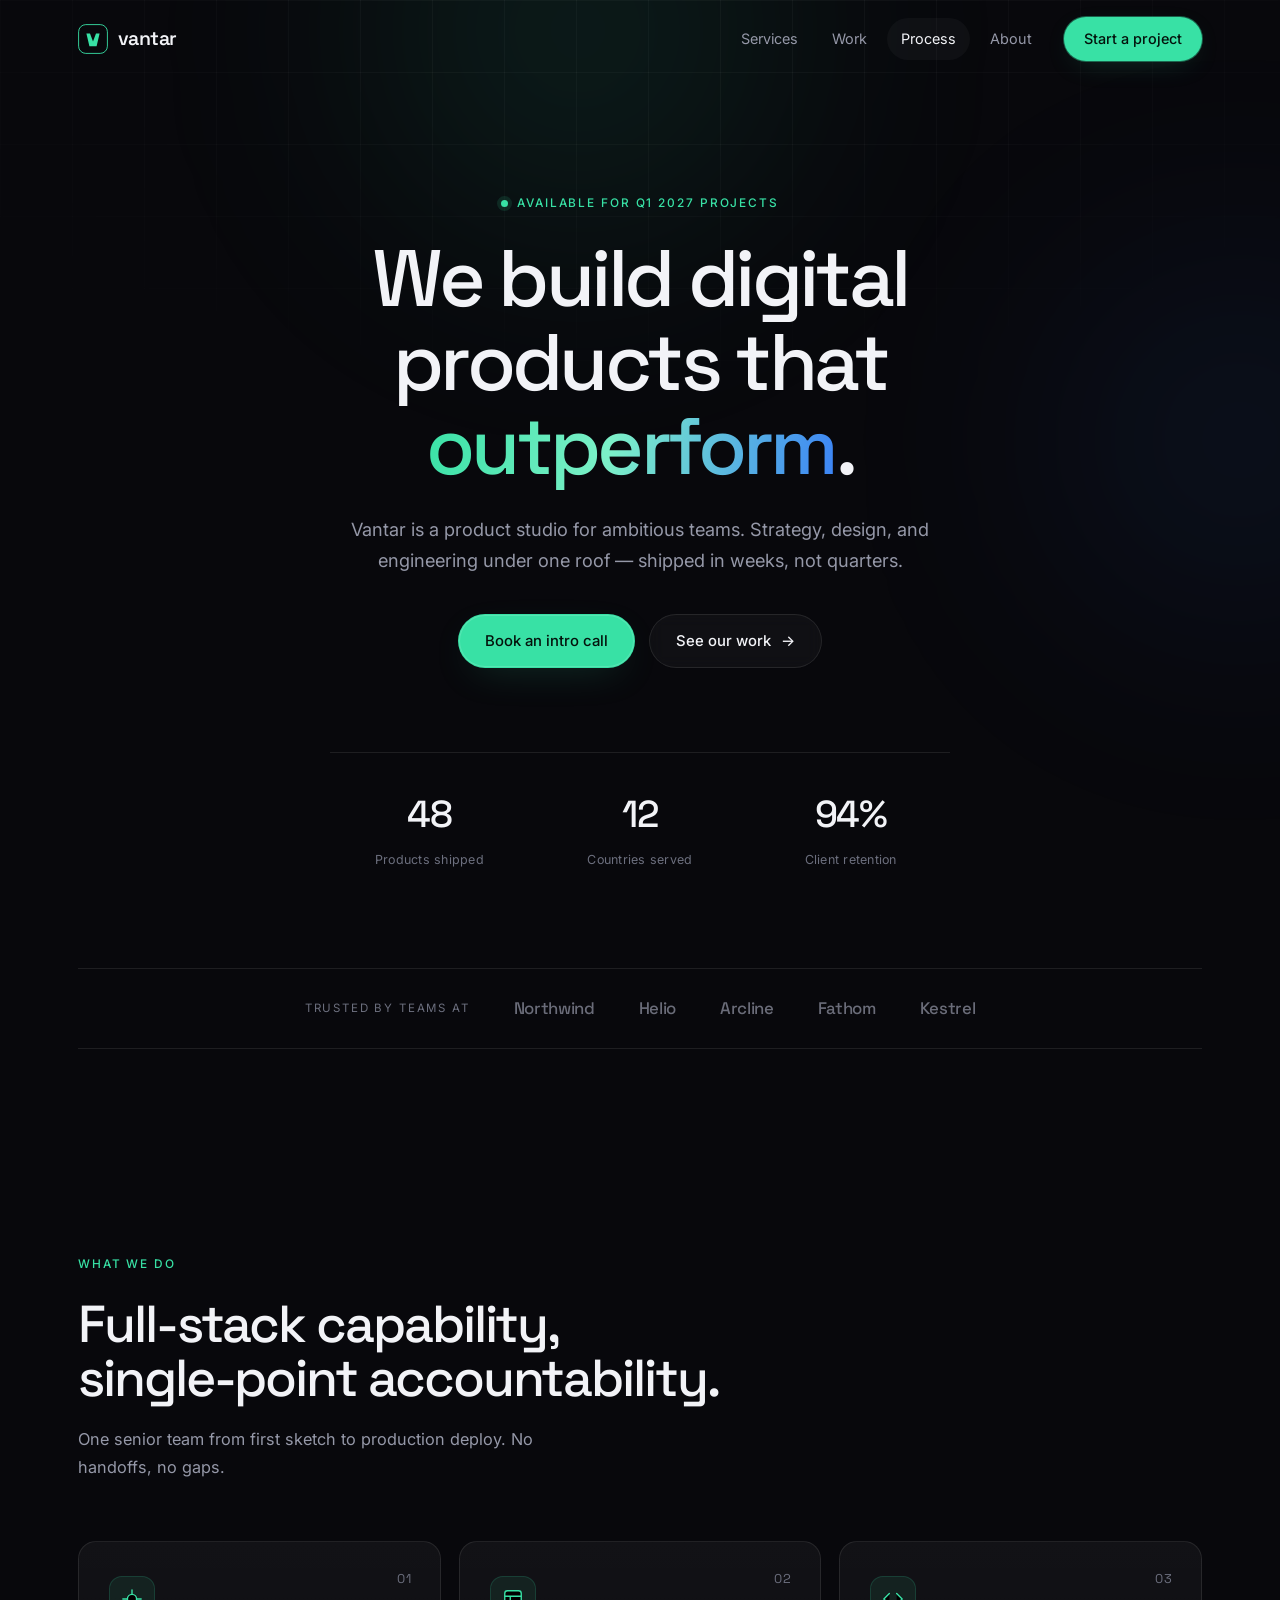
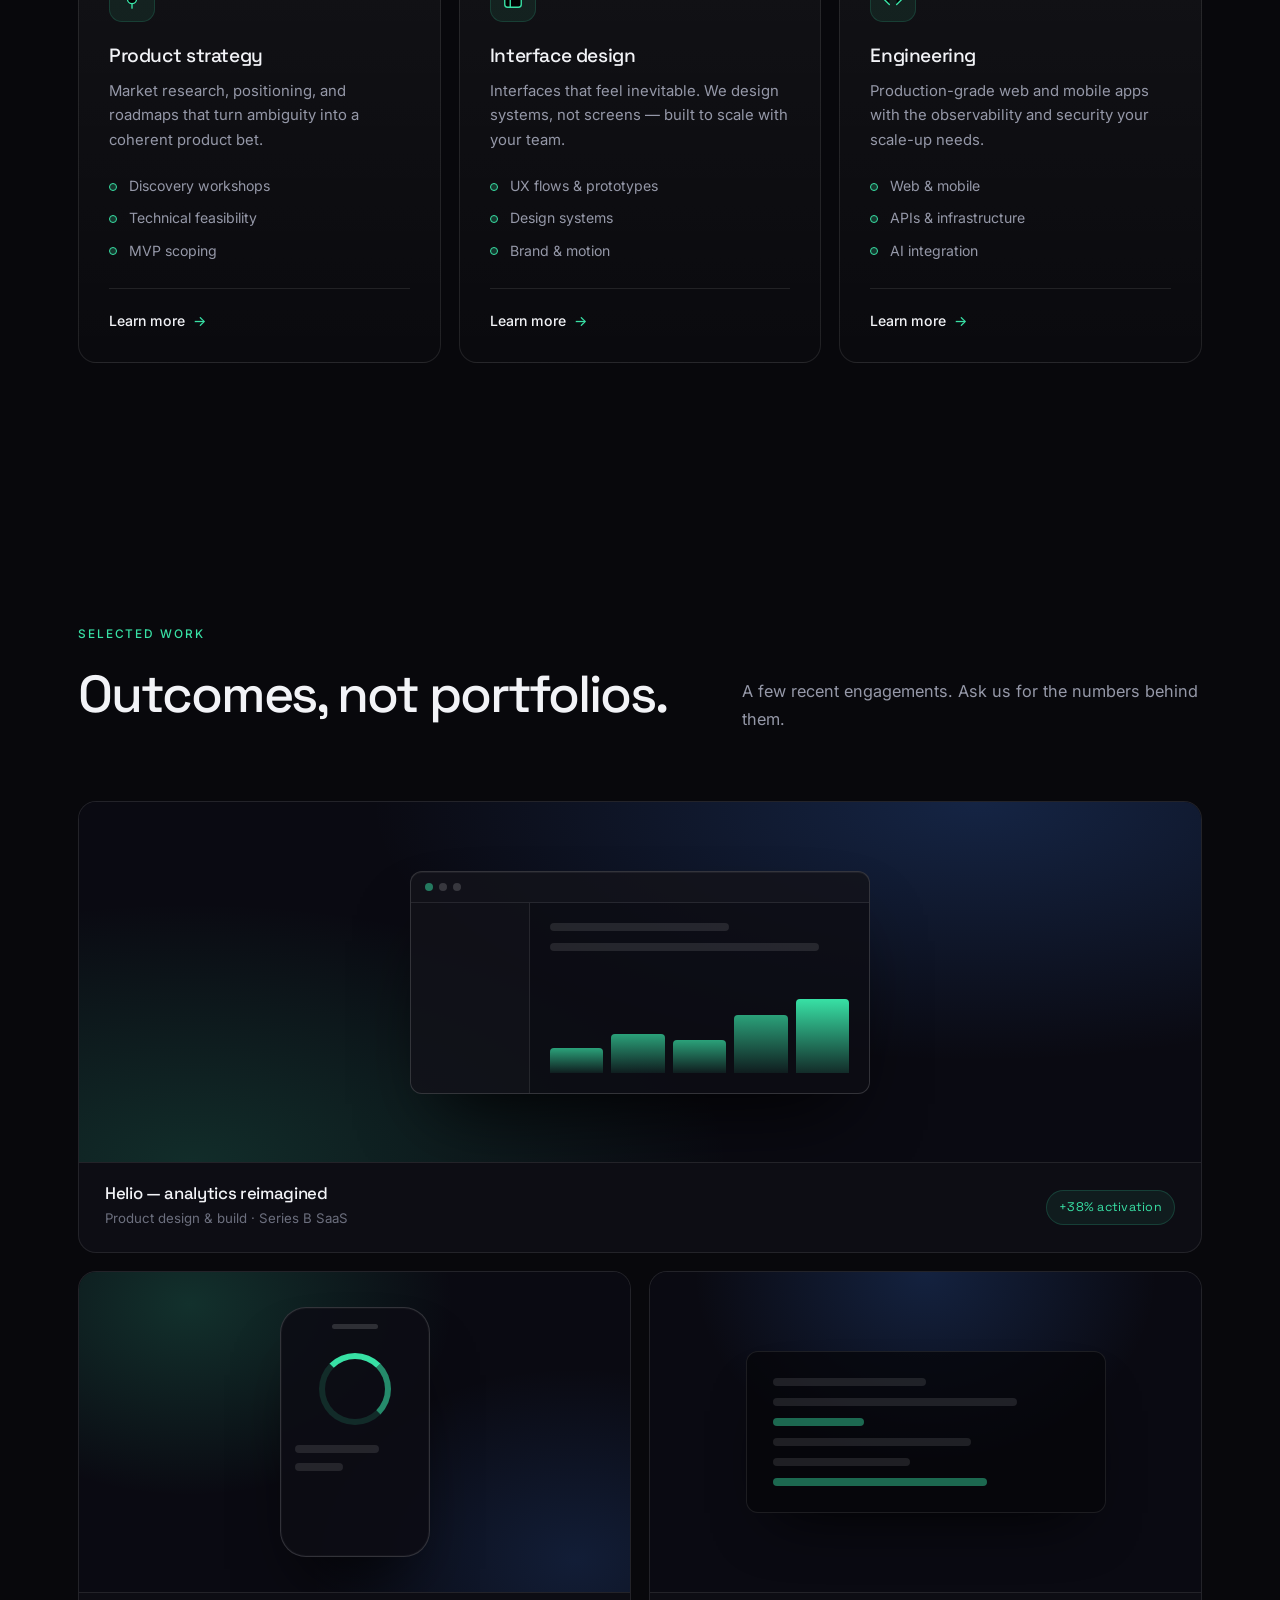
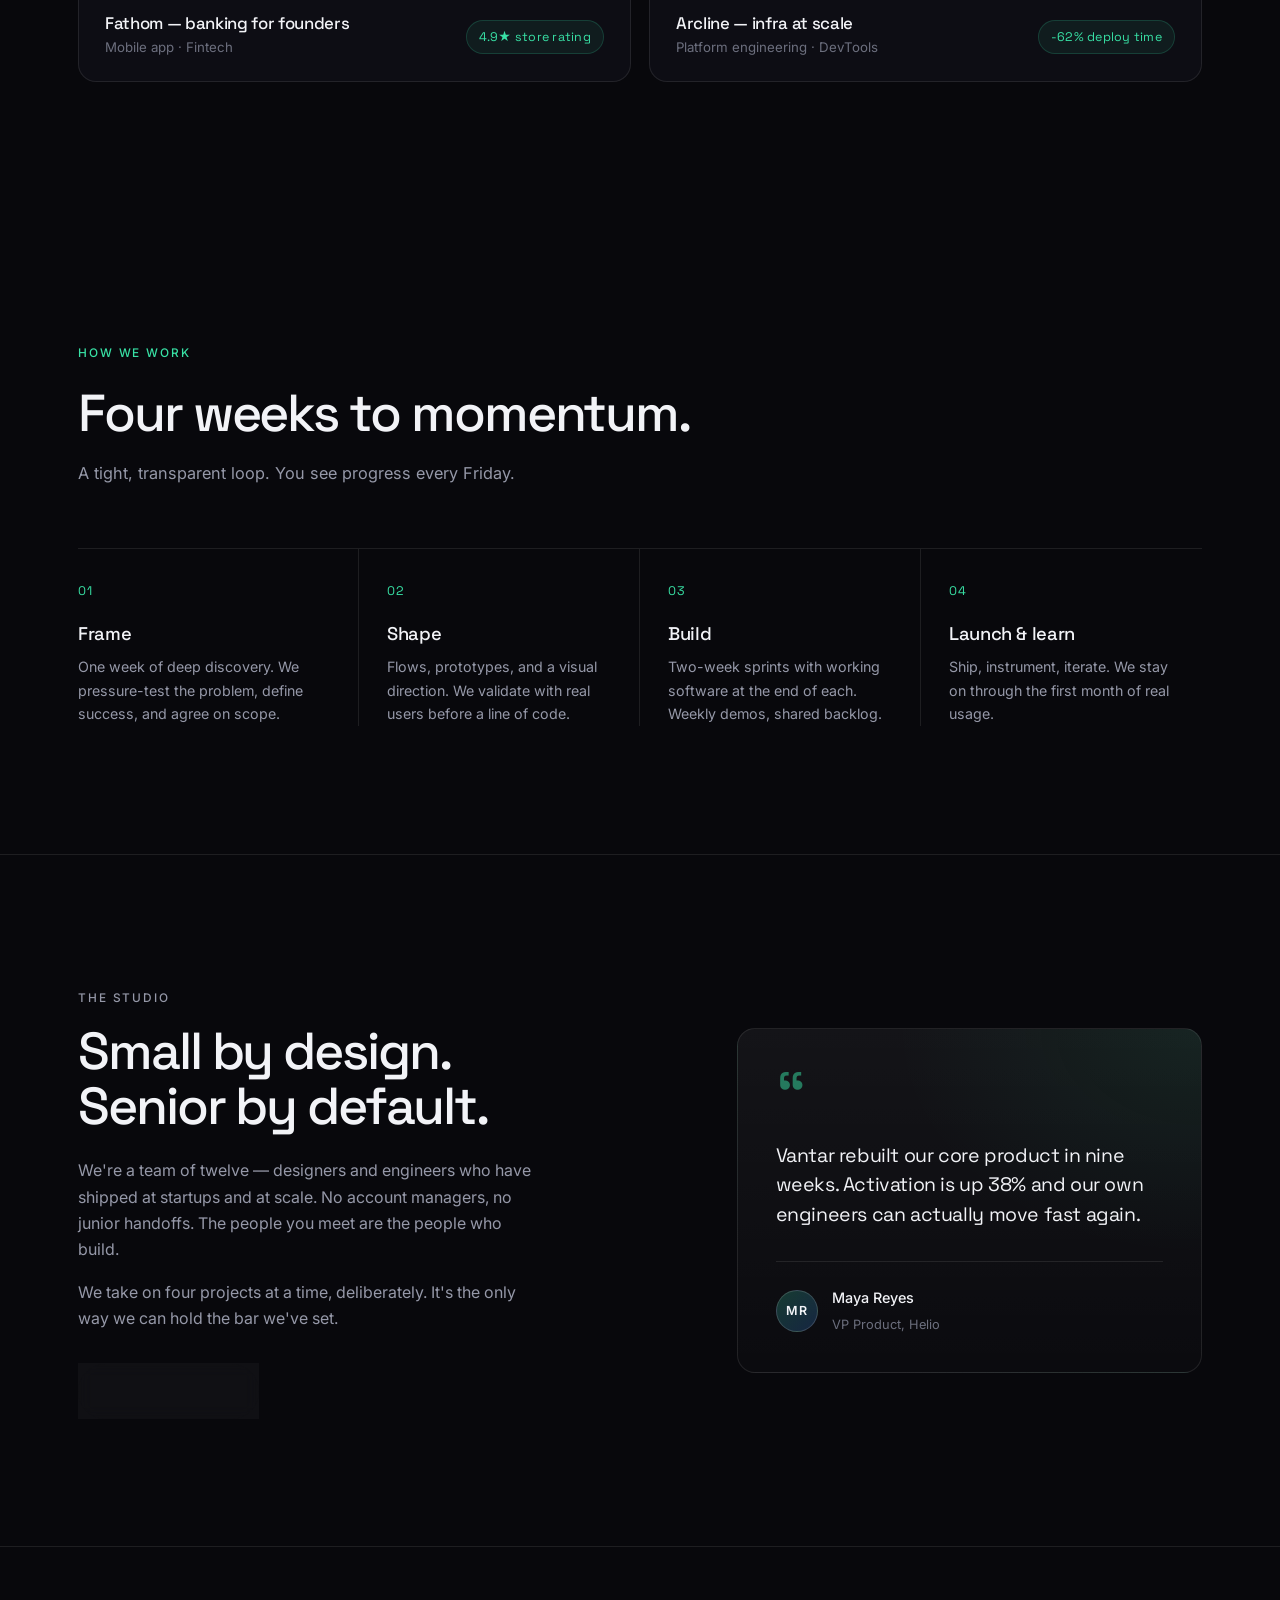
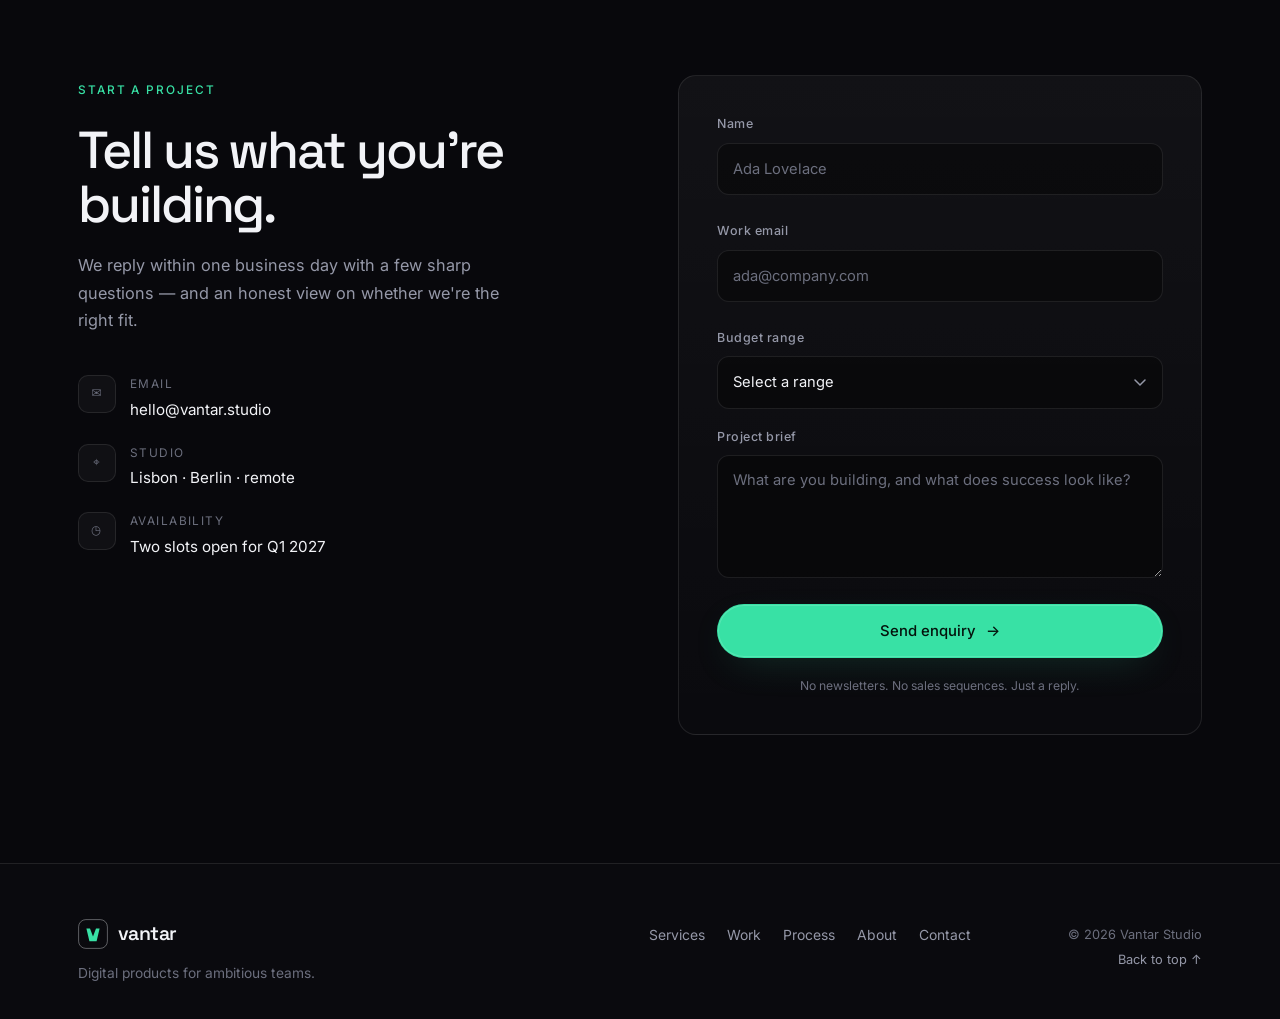
==== commit e6cd1ea0: "Wire contact form to Netlify Forms" ====
--- a/index.html
+++ b/index.html
@@ -308,7 +308,11 @@
         </ul>
       </div>
 
-      <form class="contact-form reveal" id="contactForm" novalidate>
+      <form class="contact-form reveal" id="contactForm" name="contact" method="POST" action="/" data-netlify="true" netlify-honeypot="bot-field" novalidate>
+        <input type="hidden" name="form-name" value="contact" />
+        <p class="honeypot" aria-hidden="true">
+          <label>Don't fill this out if you're human: <input name="bot-field" tabindex="-1" autocomplete="off" /></label>
+        </p>
         <div class="field">
           <label for="name">Name</label>
           <input id="name" name="name" type="text" placeholder="Ada Lovelace" autocomplete="name" required />
@@ -334,6 +338,7 @@
           <textarea id="message" name="message" rows="4" placeholder="What are you building, and what does success look like?" required></textarea>
           <span class="error" data-error-for="message"></span>
         </div>
+        <p class="form-error" id="formError" role="alert" hidden></p>
         <button class="btn btn-primary btn-block" type="submit">Send enquiry <span class="arrow">→</span></button>
         <p class="form-note">No newsletters. No sales sequences. Just a reply.</p>
         <div class="form-success" id="formSuccess" role="status" hidden>
--- a/styles.css
+++ b/styles.css
@@ -852,6 +852,24 @@
   color: #ff7b7b;
   min-height: 0;
 }
+
+.honeypot {
+  position: absolute;
+  left: -9999px;
+  top: auto;
+  width: 1px;
+  height: 1px;
+  overflow: hidden;
+}
+
+.form-error {
+  margin: 0;
+  font-size: 0.82rem;
+  line-height: 1.5;
+  color: #ff8d8d;
+  text-align: center;
+}
+.form-error[hidden] { display: none; }
 
 .form-note {
   font-size: 0.76rem;
